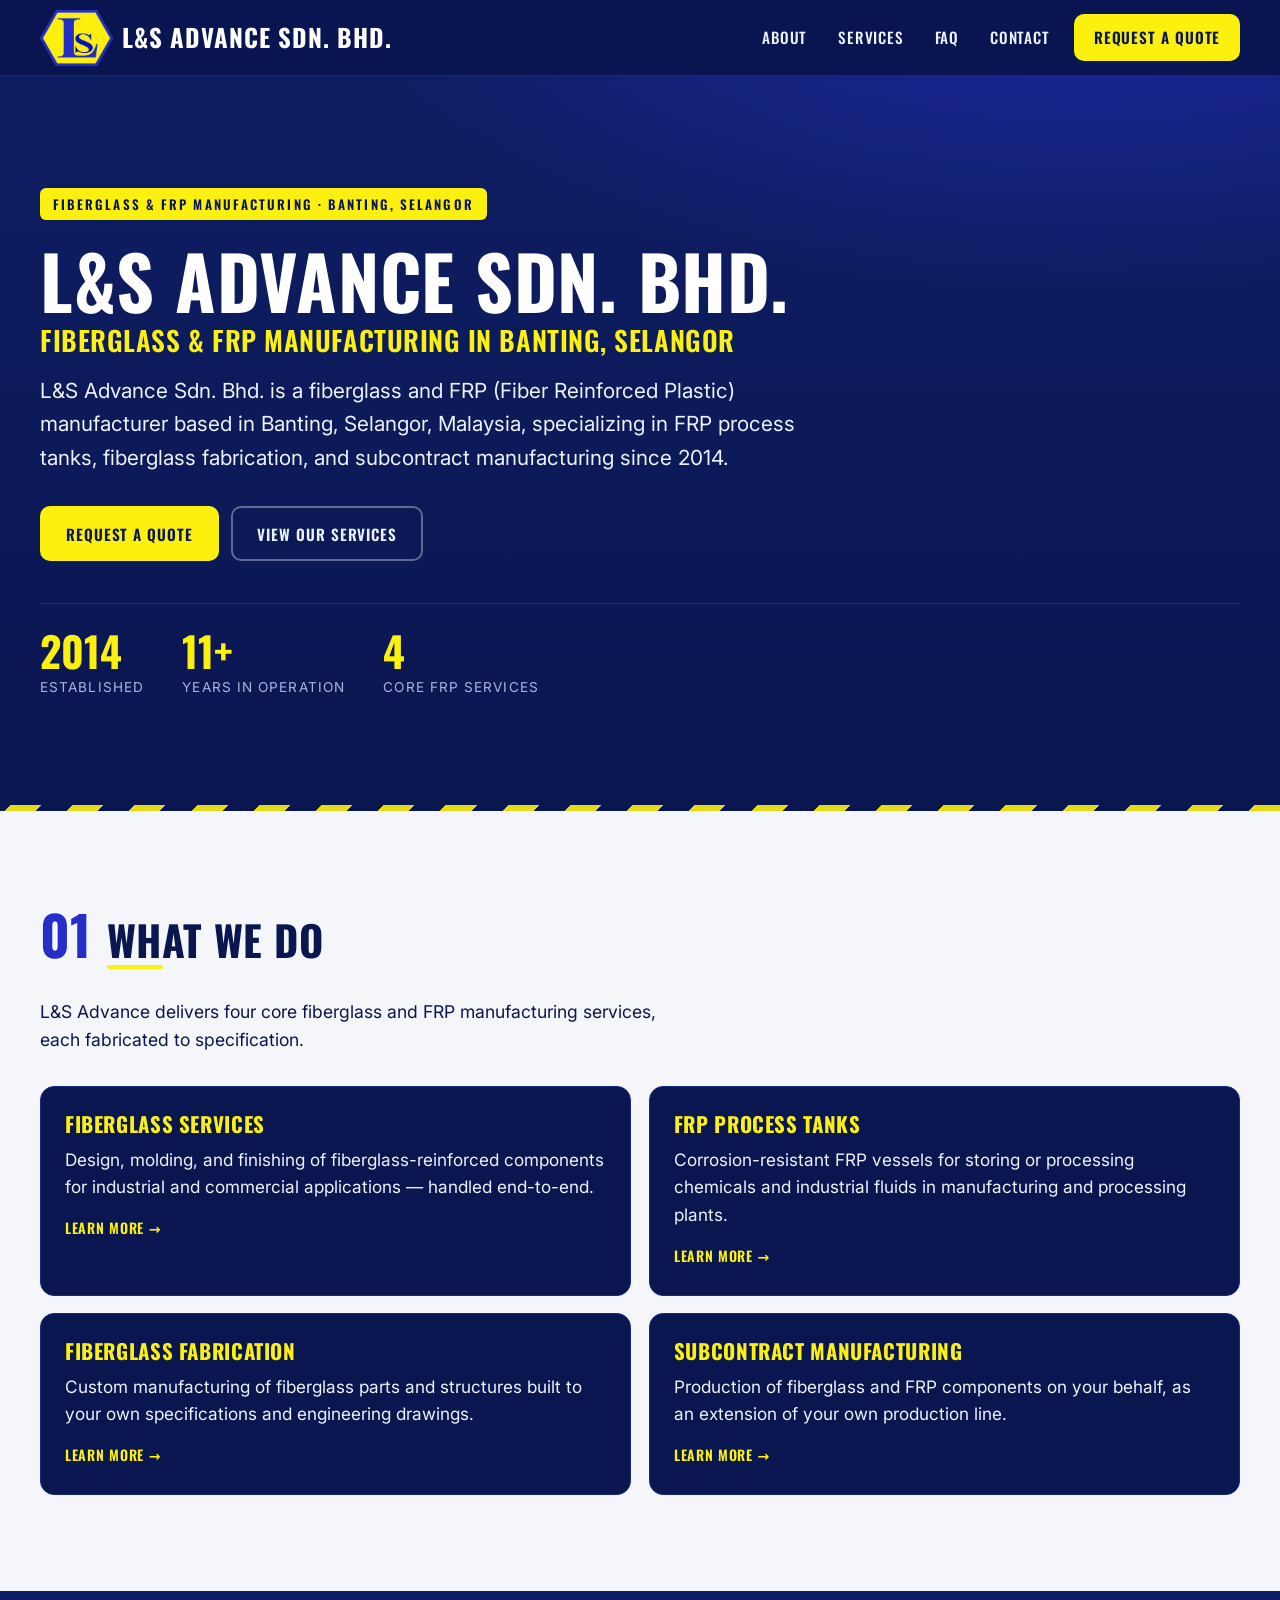
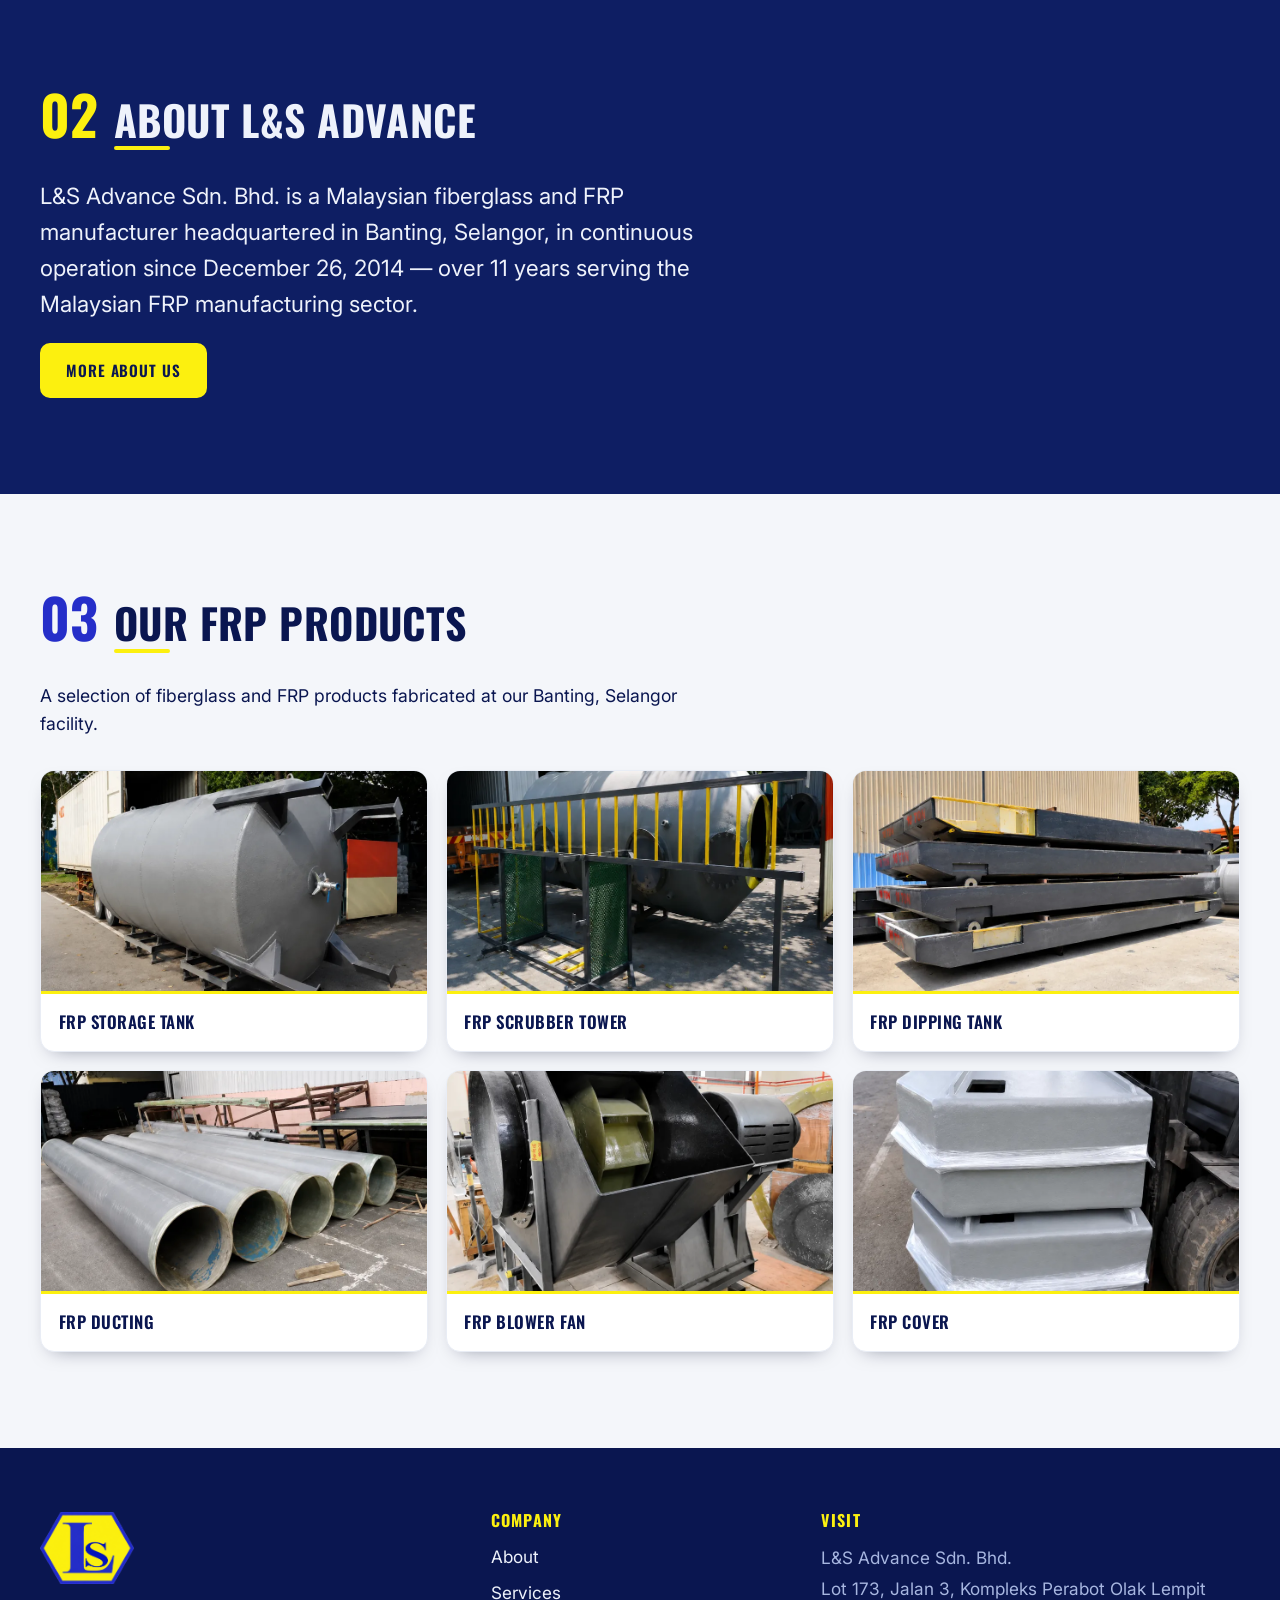
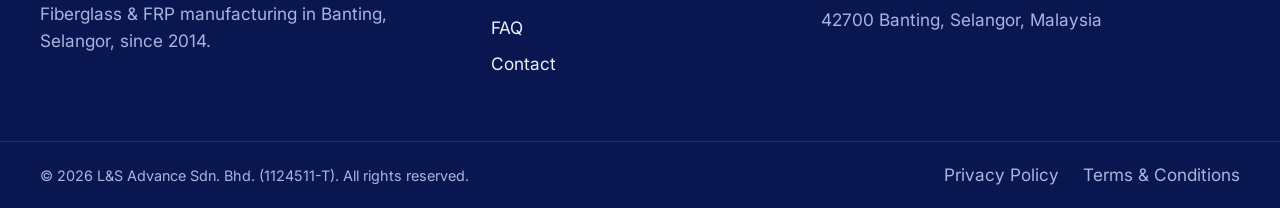
==== index.html @ dafac33b "Whole-section slide reveal, remove homepage CTA band, split contact layout - Revert per-card animati" ====
<!doctype html>
<html lang="en">
<head>
  <meta charset="utf-8">
  <meta name="viewport" content="width=device-width, initial-scale=1">

  <title>L&amp;S Advance Sdn. Bhd. — Fiberglass &amp; FRP Manufacturer in Banting, Selangor</title>
  <meta name="description" content="L&amp;S Advance Sdn. Bhd. is a fiberglass and FRP manufacturer in Banting, Selangor, Malaysia, specializing in FRP process tanks, fiberglass fabrication, and subcontract manufacturing since 2014.">
  <link rel="canonical" href="https://lsadvance.com.my/">
  <meta name="theme-color" content="#0a1650">
  <meta name="robots" content="index, follow">

  <!-- Open Graph / social -->
  <meta property="og:type" content="website">
  <meta property="og:site_name" content="L&amp;S Advance Sdn. Bhd.">
  <meta property="og:locale" content="en_MY">
  <meta property="og:title" content="L&amp;S Advance Sdn. Bhd. — Fiberglass &amp; FRP Manufacturer in Banting, Selangor">
  <meta property="og:description" content="Fiberglass and FRP manufacturer in Banting, Selangor, Malaysia — FRP process tanks, fiberglass fabrication, and subcontract manufacturing since 2014.">
  <meta property="og:url" content="https://lsadvance.com.my/">
  <meta property="og:image" content="https://lsadvance.com.my/Assets/LS-Logo-transparent.png">
  <meta name="twitter:card" content="summary">
  <meta name="twitter:title" content="L&amp;S Advance Sdn. Bhd. — Fiberglass &amp; FRP Manufacturer in Banting, Selangor">
  <meta name="twitter:description" content="Fiberglass and FRP manufacturer in Banting, Selangor, Malaysia — FRP process tanks, fiberglass fabrication, and subcontract manufacturing since 2014.">

  <!-- Favicon -->
  <link rel="icon" type="image/svg+xml" href="/Assets/favicon.svg">
  <link rel="icon" type="image/png" href="/Assets/LS-Logo-transparent.png">
  <link rel="apple-touch-icon" href="/Assets/LS-Logo-transparent.png">

  <!-- Fonts -->
  <link rel="preconnect" href="https://fonts.googleapis.com">
  <link rel="preconnect" href="https://fonts.gstatic.com" crossorigin>
  <link href="https://fonts.googleapis.com/css2?family=Inter:wght@400;500;600;700&family=Oswald:wght@400;500;600;700&display=swap" rel="stylesheet">

  <link rel="stylesheet" href="/Assets/css/styles.css">

  <!-- ===================== JSON-LD Structured Data ===================== -->
  <!-- Organization -->
  <script type="application/ld+json">
  {
    "@context": "https://schema.org",
    "@type": "Organization",
    "@id": "https://lsadvance.com.my/#organization",
    "name": "L&S Advance Sdn. Bhd.",
    "url": "https://lsadvance.com.my/",
    "logo": "https://lsadvance.com.my/Assets/LS-Logo-transparent.png",
    "foundingDate": "2014-12-26",
    "address": {
      "@type": "PostalAddress",
      "streetAddress": "Lot 173, Jalan 3, Kompleks Perabot Olak Lempit",
      "addressLocality": "Banting",
      "addressRegion": "Selangor",
      "postalCode": "42700",
      "addressCountry": "MY"
    }
  }
  </script>

  <!-- LocalBusiness (present sitewide for consistency) -->
  <script type="application/ld+json">
  {
    "@context": "https://schema.org",
    "@type": "LocalBusiness",
    "@id": "https://lsadvance.com.my/#business",
    "name": "L&S Advance Sdn. Bhd.",
    "url": "https://lsadvance.com.my/",
    "image": "https://lsadvance.com.my/Assets/LS-Logo-transparent.png",
    "description": "Fiberglass and FRP (Fiber Reinforced Plastic) manufacturer in Banting, Selangor, Malaysia, specializing in FRP process tanks, fiberglass fabrication, and subcontract manufacturing since 2014.",
    "foundingDate": "2014-12-26",
    "address": {
      "@type": "PostalAddress",
      "streetAddress": "Lot 173, Jalan 3, Kompleks Perabot Olak Lempit",
      "addressLocality": "Banting",
      "addressRegion": "Selangor",
      "postalCode": "42700",
      "addressCountry": "MY"
    },
    "areaServed": { "@type": "Country", "name": "Malaysia" }
  }
  </script>
  <!-- =================== End JSON-LD Structured Data =================== -->
</head>
<body>

  <!-- ============================ SPLASH ============================ -->
  <!-- First-visit intro only. Hidden by default (CSS display:none); the inline
       script below activates it once per browser session when motion is allowed.
       It sits on top of fully-present HTML and never gates content from crawlers. -->
  <div id="splash" class="splash" aria-hidden="true">
    <div class="splash-logo">
      <img class="splash-logo-base" src="/Assets/LS-Logo-transparent.png" alt="" aria-hidden="true">
      <img class="splash-logo-fill" src="/Assets/LS-Logo-transparent.png" alt="" aria-hidden="true">
    </div>
  </div>
  <script>
    (function () {
      var s = document.getElementById("splash");
      if (!s) { return; }
      var reduce = window.matchMedia && window.matchMedia("(prefers-reduced-motion: reduce)").matches;
      var seen;
      try { seen = sessionStorage.getItem("lsSplashSeen"); } catch (e) {}
      if (reduce || seen) { return; }            /* stay hidden -> instant content */
      try { sessionStorage.setItem("lsSplashSeen", "1"); } catch (e) {}
      s.classList.add("is-active");              /* added before hero paints (no flash) */
      var root = document.documentElement;
      root.style.overflow = "hidden";
      window.setTimeout(function () {
        s.classList.add("is-hiding");            /* ~300ms fade reveal */
        root.style.overflow = "";
        window.setTimeout(function () { s.classList.add("is-done"); }, 340);
      }, 900);                                   /* fill runs ~900ms first */
    })();
  </script>

  <a class="skip-link" href="#main">Skip to content</a>

  <header class="site-header" id="top">
    <nav class="nav" aria-label="Primary">
      <a class="brand" href="/" aria-current="page" aria-label="L&amp;S Advance Sdn. Bhd. home">
        <img src="/Assets/LS-Logo-transparent.png" width="837" height="643" alt="L&amp;S Advance Sdn. Bhd. logo" class="brand-logo">
        <span class="brand-name">L&amp;S Advance Sdn. Bhd.</span>
      </a>

      <button class="nav-toggle" id="navToggle" aria-expanded="false" aria-controls="navMenu" aria-label="Toggle navigation menu">
        <span class="nav-toggle-bar"></span>
        <span class="nav-toggle-bar"></span>
        <span class="nav-toggle-bar"></span>
      </button>

      <ul class="nav-menu" id="navMenu">
        <li><a href="/about/">About</a></li>
        <li><a href="/services/">Services</a></li>
        <li><a href="/faq/">FAQ</a></li>
        <li><a href="/contact/">Contact</a></li>
        <li><a class="btn btn-cta nav-cta" href="/contact/">Request a Quote</a></li>
      </ul>
    </nav>
  </header>

  <main id="main">

    <!-- ============================ HERO ============================ -->
    <section class="hero" aria-labelledby="hero-title">
      <div class="wrap hero-inner">
        <p class="hero-eyebrow">Fiberglass &amp; FRP Manufacturing · Banting, Selangor</p>
        <h1 id="hero-title" class="hero-title">L&amp;S Advance Sdn. Bhd.<span class="hero-title-sub">Fiberglass &amp; FRP Manufacturing in Banting, Selangor</span></h1>
        <p class="hero-lead">L&amp;S Advance Sdn. Bhd. is a fiberglass and FRP (Fiber Reinforced Plastic) manufacturer based in Banting, Selangor, Malaysia, specializing in FRP process tanks, fiberglass fabrication, and subcontract manufacturing since 2014.</p>
        <div class="hero-actions">
          <a class="btn btn-cta" href="/contact/">Request a Quote</a>
          <a class="btn btn-ghost" href="/services/">View Our Services</a>
        </div>
        <ul class="hero-stats" aria-label="Company highlights">
          <li><span class="stat-num">2014</span><span class="stat-label">Established</span></li>
          <li><span class="stat-num">11+</span><span class="stat-label">Years in operation</span></li>
          <li><span class="stat-num">4</span><span class="stat-label">Core FRP services</span></li>
        </ul>
      </div>
    </section>

    <!-- ========================= WHAT WE DO ========================= -->
    <section class="band band-light section" aria-labelledby="do-title">
      <div class="wrap reveal">
        <div class="section-head">
          <span class="section-num" aria-hidden="true">01</span>
          <h2 id="do-title">What We Do</h2>
        </div>
        <p class="section-intro">L&amp;S Advance delivers four core fiberglass and FRP manufacturing services, each fabricated to specification.</p>

        <div class="services-grid">
          <a class="service-card" href="/services/">
            <h3>Fiberglass Services</h3>
            <p>Design, molding, and finishing of fiberglass-reinforced components for industrial and commercial applications — handled end-to-end.</p>
            <span class="card-more">Learn more →</span>
          </a>
          <a class="service-card" href="/services/">
            <h3>FRP Process Tanks</h3>
            <p>Corrosion-resistant FRP vessels for storing or processing chemicals and industrial fluids in manufacturing and processing plants.</p>
            <span class="card-more">Learn more →</span>
          </a>
          <a class="service-card" href="/services/">
            <h3>Fiberglass Fabrication</h3>
            <p>Custom manufacturing of fiberglass parts and structures built to your own specifications and engineering drawings.</p>
            <span class="card-more">Learn more →</span>
          </a>
          <a class="service-card" href="/services/">
            <h3>Subcontract Manufacturing</h3>
            <p>Production of fiberglass and FRP components on your behalf, as an extension of your own production line.</p>
            <span class="card-more">Learn more →</span>
          </a>
        </div>
      </div>
    </section>

    <!-- ======================== ABOUT TEASER ======================= -->
    <section class="band band-dark section" aria-labelledby="about-teaser-title">
      <div class="wrap reveal">
        <div class="section-head">
          <span class="section-num" aria-hidden="true">02</span>
          <h2 id="about-teaser-title">About L&amp;S Advance</h2>
        </div>
        <div class="about-teaser">
          <p class="lead">L&amp;S Advance Sdn. Bhd. is a Malaysian fiberglass and FRP manufacturer headquartered in Banting, Selangor, in continuous operation since December 26, 2014 — over 11 years serving the Malaysian FRP manufacturing sector.</p>
          <a class="btn btn-cta" href="/about/">More About Us</a>
        </div>
      </div>
    </section>

    <!-- ========================= PRODUCTS ========================== -->
    <section class="band band-light section" id="products" aria-labelledby="products-title">
      <div class="wrap reveal">
        <div class="section-head">
          <span class="section-num" aria-hidden="true">03</span>
          <h2 id="products-title">Our FRP Products</h2>
        </div>
        <p class="section-intro">A selection of fiberglass and FRP products fabricated at our Banting, Selangor facility.</p>

        <div class="products-grid">
          <figure class="product-card">
            <picture>
              <source srcset="/Assets/products/frp-storage-tank.webp" type="image/webp">
              <img src="/Assets/products/frp-storage-tank.jpg" width="900" height="681" loading="lazy" alt="FRP storage tank fabricated by L&amp;S Advance">
            </picture>
            <figcaption>FRP Storage Tank</figcaption>
          </figure>

          <figure class="product-card">
            <picture>
              <source srcset="/Assets/products/frp-scrubber-tower.webp" type="image/webp">
              <img src="/Assets/products/frp-scrubber-tower.jpg" width="900" height="675" loading="lazy" alt="FRP scrubber tower fabricated by L&amp;S Advance">
            </picture>
            <figcaption>FRP Scrubber Tower</figcaption>
          </figure>

          <figure class="product-card">
            <picture>
              <source srcset="/Assets/products/frp-dipping-tank.webp" type="image/webp">
              <img src="/Assets/products/frp-dipping-tank.jpg" width="900" height="712" loading="lazy" alt="FRP dipping tank fabricated by L&amp;S Advance">
            </picture>
            <figcaption>FRP Dipping Tank</figcaption>
          </figure>

          <figure class="product-card">
            <picture>
              <source srcset="/Assets/products/frp-ducting.webp" type="image/webp">
              <img src="/Assets/products/frp-ducting.jpg" width="900" height="720" loading="lazy" alt="FRP ducting fabricated by L&amp;S Advance">
            </picture>
            <figcaption>FRP Ducting</figcaption>
          </figure>

          <figure class="product-card">
            <picture>
              <source srcset="/Assets/products/frp-blower-fan.webp" type="image/webp">
              <img src="/Assets/products/frp-blower-fan.jpg" width="900" height="698" loading="lazy" alt="FRP blower fan fabricated by L&amp;S Advance">
            </picture>
            <figcaption>FRP Blower Fan</figcaption>
          </figure>

          <figure class="product-card">
            <picture>
              <source srcset="/Assets/products/frp-cover.webp" type="image/webp">
              <img src="/Assets/products/frp-cover.jpg" width="900" height="717" loading="lazy" alt="FRP cover fabricated by L&amp;S Advance">
            </picture>
            <figcaption>FRP Cover</figcaption>
          </figure>
        </div>
      </div>
    </section>

  </main>

  <!-- ============================ FOOTER ============================ -->
  <footer class="site-footer">
    <div class="wrap footer-grid">
      <div class="footer-brand">
        <img src="/Assets/LS-Logo-transparent.png" width="837" height="643" alt="L&amp;S Advance Sdn. Bhd. logo" class="brand-logo" loading="lazy">
        <p class="footer-tagline">Fiberglass &amp; FRP manufacturing in Banting, Selangor, since 2014.</p>
      </div>

      <div class="footer-col">
        <h4>Company</h4>
        <ul>
          <li><a href="/about/">About</a></li>
          <li><a href="/services/">Services</a></li>
          <li><a href="/faq/">FAQ</a></li>
          <li><a href="/contact/">Contact</a></li>
        </ul>
      </div>

      <div class="footer-col">
        <h4>Visit</h4>
        <address>
          L&amp;S Advance Sdn. Bhd.<br>
          Lot 173, Jalan 3, Kompleks Perabot Olak Lempit<br>
          42700 Banting, Selangor, Malaysia
        </address>
      </div>
    </div>
    <div class="footer-bottom">
      <div class="wrap footer-bottom-inner">
        <p class="footer-copy">&copy; <span id="year">2026</span> L&amp;S Advance Sdn. Bhd. (1124511-T). All rights reserved.</p>
        <nav class="footer-legal" aria-label="Legal">
          <a href="/privacy-policy/">Privacy Policy</a>
          <a href="/terms-conditions/">Terms &amp; Conditions</a>
        </nav>
      </div>
    </div>
  </footer>

  <script src="/Assets/js/main.js" defer></script>
</body>
</html>
---- Assets/css/styles.css ----
/* ============================================================
   L&S Advance Sdn. Bhd. — styles.css
   Industrial blue + yellow theme (matched to the brand logo)
   Mobile-first, no framework.
   ============================================================ */

:root {
  /* Brand palette (blue + yellow, sampled from LS Logo.png) */
  --navy-900: #0a1650;   /* deepest bg: hero, footer */
  --navy-800: #0e1e63;   /* dark bands */
  --navy-700: #16297f;   /* cards on dark, borders */
  --blue:      #252ec9;  /* brand royal blue: contact band, links */
  --blue-600:  #1e26ad;  /* blue hover */
  --yellow:    #fcf00f;  /* accent: CTAs, section numbers, rules */
  --yellow-deep:#f2d900; /* yellow hover/pressed */

  --light:     #f4f6fa;  /* light bands */
  --light-alt: #e9edf5;  /* alt light surface */
  --white:     #ffffff;

  --ink:    #0a1650;     /* text on light */
  --ink-soft:#39456e;    /* secondary text on light */
  --paper:  #eef2fb;     /* text on dark */
  --muted:  #a7b6e0;     /* secondary text on dark */

  --ring: rgba(37,46,201,.35);

  --maxw: 1340px;
  --pad: clamp(1.1rem, 4vw, 2.5rem);
  --radius: 14px;
  --radius-sm: 10px;

  --ff-display: "Oswald", "Arial Narrow", system-ui, sans-serif;
  --ff-body: "Inter", system-ui, -apple-system, "Segoe UI", Roboto, Arial, sans-serif;

  --shadow: 0 18px 40px -18px rgba(5, 12, 45, .45);
  --shadow-sm: 0 8px 20px -12px rgba(5, 12, 45, .5);
}

/* ---------------------------- Reset-ish ---------------------------- */
*, *::before, *::after { box-sizing: border-box; }
html { scroll-behavior: smooth; -webkit-text-size-adjust: 100%; }
@media (prefers-reduced-motion: reduce) { html { scroll-behavior: auto; } }

body {
  margin: 0;
  font-family: var(--ff-body);
  color: var(--ink);
  background: var(--navy-900);
  line-height: 1.6;
  font-size: clamp(1rem, .96rem + .2vw, 1.075rem);
  -webkit-font-smoothing: antialiased;
}

img { max-width: 100%; height: auto; display: block; }
a { color: inherit; }

h1, h2, h3, h4 {
  font-family: var(--ff-display);
  font-weight: 700;
  line-height: 1.05;
  letter-spacing: .01em;
  margin: 0;
}

/* offset anchor targets for the sticky header */
:target { scroll-margin-top: 84px; }

/* --------------------------- Utilities --------------------------- */
.wrap { width: 100%; max-width: var(--maxw); margin-inline: auto; padding-inline: var(--pad); }

.skip-link {
  position: absolute; left: -999px; top: 0; z-index: 200;
  background: var(--yellow); color: var(--navy-900);
  padding: .7rem 1.1rem; font-weight: 700; border-radius: 0 0 var(--radius-sm) 0;
}
.skip-link:focus { left: 0; }

:where(a, button, input, textarea, select, summary):focus-visible {
  outline: 3px solid var(--yellow);
  outline-offset: 2px;
  border-radius: 4px;
}

/* ----------------------------- Buttons ---------------------------- */
.btn {
  display: inline-flex; align-items: center; justify-content: center;
  gap: .5rem;
  font-family: var(--ff-display);
  font-weight: 600;
  text-transform: uppercase;
  letter-spacing: .06em;
  font-size: .95rem;
  padding: .85rem 1.5rem;
  border-radius: var(--radius-sm);
  border: 2px solid transparent;
  text-decoration: none;
  cursor: pointer;
  transition: transform .12s ease, background-color .15s ease, color .15s ease, border-color .15s ease;
}
.btn:hover { transform: translateY(-2px); }
.btn:active { transform: translateY(0); }

.btn-cta {
  background: var(--yellow);
  color: var(--navy-900);
  border-color: var(--yellow);
}
.btn-cta:hover { background: var(--yellow-deep); border-color: var(--yellow-deep); }

.btn-ghost {
  background: transparent;
  color: var(--paper);
  border-color: rgba(255,255,255,.35);
}
.btn-ghost:hover { border-color: var(--yellow); color: var(--yellow); }

.btn-block { width: 100%; }

/* ----------------------------- Header ----------------------------- */
.site-header {
  position: sticky; top: 0; z-index: 100;
  background: rgba(10, 22, 80, .92);
  backdrop-filter: saturate(140%) blur(8px);
  border-bottom: 1px solid rgba(255,255,255,.08);
  transition: transform .35s cubic-bezier(.4, 0, .2, 1);
  will-change: transform;
}
/* Auto-hide header: slides out of view; revealed on hover near the top edge
   (pointer devices) or on scroll-up (touch). Toggled by main.js. */
.site-header.nav-hidden { transform: translateY(-100%); }
@media (prefers-reduced-motion: reduce) {
  .site-header { transition: none; }
}
.nav {
  display: flex; align-items: center; justify-content: space-between;
  gap: 1rem;
  max-width: var(--maxw); margin-inline: auto;
  padding: .6rem var(--pad);
}

.brand { display: inline-flex; align-items: center; gap: .6rem; text-decoration: none; }
/* Transparent logo sits directly on the dark bar — no white chip/box. */
.brand-logo { width: auto; height: 56px; display: block; }
.brand-name {
  font-family: var(--ff-display);
  font-weight: 700;
  text-transform: uppercase;
  letter-spacing: .04em;
  color: var(--white);
  font-size: clamp(1.05rem, .8rem + 1.1vw, 1.55rem);
  white-space: nowrap;
  line-height: 1;
}

.nav-menu {
  display: flex; align-items: center; gap: .35rem;
  list-style: none; margin: 0; padding: 0;
}
/* Plain text links only — excluded from .btn so the CTA button treatment
   (higher-specificity element+class rule was overriding .btn-cta and killing
   its dark text on the yellow fill, rendering the CTA invisible). */
.nav-menu a:not(.btn) {
  position: relative;
  display: inline-block;
  text-decoration: none;
  color: var(--paper);
  font-family: var(--ff-display);
  text-transform: uppercase;
  letter-spacing: .05em;
  font-weight: 500;
  font-size: .95rem;
  padding: .55rem .8rem;
  border-radius: 8px;
}
.nav-menu a:not(.btn):hover { color: var(--yellow); background: rgba(255,255,255,.06); }

/* Active page indicator (multi-page nav) */
.nav-menu a[aria-current="page"]:not(.btn) { color: var(--yellow); }
.nav-menu a[aria-current="page"]:not(.btn)::after {
  content: ""; position: absolute; left: .8rem; right: .8rem; bottom: .3rem;
  height: 2px; background: var(--yellow); border-radius: 2px;
}

.nav-cta { margin-left: .4rem; padding: .6rem 1.1rem; }

.nav-toggle {
  display: none;
  flex-direction: column; gap: 5px;
  background: transparent; border: 0; cursor: pointer;
  padding: .5rem;
}
.nav-toggle-bar { width: 26px; height: 3px; background: var(--white); border-radius: 3px; transition: .2s; }
.nav-toggle[aria-expanded="true"] .nav-toggle-bar:nth-child(1) { transform: translateY(8px) rotate(45deg); }
.nav-toggle[aria-expanded="true"] .nav-toggle-bar:nth-child(2) { opacity: 0; }
.nav-toggle[aria-expanded="true"] .nav-toggle-bar:nth-child(3) { transform: translateY(-8px) rotate(-45deg); }

/* ------------------------------ Hero ------------------------------ */
.hero {
  position: relative;
  color: var(--paper);
  background:
    radial-gradient(1200px 500px at 85% -10%, rgba(37,46,201,.55), transparent 60%),
    linear-gradient(180deg, var(--navy-800), var(--navy-900));
  overflow: hidden;
}
/* subtle hazard-stripe accent at the base */
.hero::after {
  content: "";
  position: absolute; left: 0; right: 0; bottom: 0; height: 6px;
  background: repeating-linear-gradient(-45deg, var(--yellow) 0 22px, var(--navy-900) 22px 44px);
  opacity: .9;
}
.hero-inner { padding-block: clamp(3.5rem, 9vw, 7rem); position: relative; z-index: 1; }

.hero-eyebrow {
  display: inline-block;
  font-family: var(--ff-display);
  text-transform: uppercase;
  letter-spacing: .16em;
  font-size: .82rem;
  color: var(--navy-900);
  background: var(--yellow);
  padding: .35rem .8rem;
  border-radius: 6px;
  margin: 0 0 1.3rem;
  font-weight: 600;
}
.hero-title {
  text-transform: uppercase;
  font-size: clamp(2.4rem, 6.5vw, 4.6rem);
  color: var(--white);
  margin-bottom: 1.2rem;
}
.hero-title-sub {
  display: block;
  font-size: clamp(1rem, 2.4vw, 1.7rem);
  color: var(--yellow);
  font-weight: 600;
  letter-spacing: .02em;
  margin-top: .5rem;
}
.hero-lead {
  max-width: 62ch;
  font-size: clamp(1.05rem, 1rem + .5vw, 1.3rem);
  color: var(--paper);
  margin: 0 0 2rem;
}
.hero-actions { display: flex; flex-wrap: wrap; gap: .8rem; margin-bottom: 2.6rem; }

.hero-stats {
  display: flex; flex-wrap: wrap; gap: 2.4rem;
  list-style: none; margin: 0; padding: 1.6rem 0 0;
  border-top: 1px solid rgba(255,255,255,.12);
}
.hero-stats li { display: flex; flex-direction: column; }
.stat-num {
  font-family: var(--ff-display); font-weight: 700;
  font-size: clamp(1.8rem, 4vw, 2.6rem);
  color: var(--yellow); line-height: 1;
}
.stat-label { font-size: .85rem; color: var(--muted); text-transform: uppercase; letter-spacing: .08em; margin-top: .35rem; }

/* ------------------------------ Bands ----------------------------- */
.section { padding-block: clamp(3rem, 8vw, 6rem); }
.band-light { background: var(--light); color: var(--ink); }
.band-dark  { background: var(--navy-800); color: var(--paper); }
.band-accent{ background: var(--blue); color: var(--white); }

.section-head {
  display: flex; align-items: baseline; gap: 1rem;
  margin-bottom: 1.8rem;
}
.section-num {
  font-family: var(--ff-display);
  font-weight: 700;
  font-size: clamp(2.2rem, 6vw, 3.4rem);
  line-height: 1;
  color: var(--blue);
  -webkit-text-stroke: 0;
}
.band-dark .section-num, .band-accent .section-num { color: var(--yellow); }
.section-head h2 {
  text-transform: uppercase;
  font-size: clamp(1.7rem, 4vw, 2.6rem);
  position: relative;
  padding-bottom: .5rem;
}
.section-head h2::after {
  content: ""; position: absolute; left: 0; bottom: 0;
  width: 56px; height: 4px; background: var(--yellow); border-radius: 3px;
}

.section-intro {
  max-width: 60ch;
  font-size: 1.1rem;
  margin: 0 0 2rem;
}
.band-dark .section-intro { color: var(--muted); }

/* Prose */
.prose { max-width: 68ch; }
.prose .lead { font-size: clamp(1.15rem, 1rem + .6vw, 1.45rem); font-weight: 500; color: var(--ink); margin: 0 0 1.1rem; }
.prose p { margin: 0 0 1.1rem; color: var(--ink-soft); }

/* ---------------------------- Services ---------------------------- */
.services-grid {
  display: grid; gap: 1.1rem;
  grid-template-columns: 1fr;
}
.service-card {
  background: var(--navy-900);
  border: 1px solid var(--navy-700);
  border-radius: var(--radius);
  padding: 1.6rem 1.5rem;
  position: relative;
  overflow: hidden;
  transition: transform .15s ease, border-color .15s ease;
}
.service-card::before {
  content: ""; position: absolute; left: 0; top: 0; bottom: 0; width: 4px;
  background: var(--yellow);
  transform: scaleY(0); transform-origin: top; transition: transform .2s ease;
}
.service-card:hover { transform: translateY(-4px); border-color: var(--blue); }
.service-card:hover::before { transform: scaleY(1); }
.service-card h3 {
  text-transform: uppercase;
  font-size: 1.3rem;
  color: var(--yellow);
  margin-bottom: .7rem;
  letter-spacing: .03em;
}
.service-card p { margin: 0; color: var(--paper); }

/* ------------------------------- FAQ ------------------------------ */
.faq-list { display: grid; gap: .8rem; max-width: 860px; }
.faq-item {
  background: var(--white);
  border: 1px solid var(--light-alt);
  border-radius: var(--radius-sm);
  box-shadow: var(--shadow-sm);
  overflow: hidden;
}
.faq-item summary {
  list-style: none;
  cursor: pointer;
  padding: 1.05rem 1.3rem;
  font-family: var(--ff-display);
  font-weight: 600;
  font-size: 1.12rem;
  color: var(--ink);
  display: flex; align-items: center; justify-content: space-between; gap: 1rem;
}
.faq-item summary::-webkit-details-marker { display: none; }
.faq-item summary::after {
  content: "+";
  font-family: var(--ff-display);
  font-size: 1.6rem;
  line-height: 1;
  color: var(--blue);
  transition: transform .2s ease;
}
.faq-item[open] summary::after { content: "\2013"; }
.faq-answer { padding: 0 1.3rem 1.15rem; }
.faq-answer p { margin: 0; color: var(--ink-soft); }

/* ----------------------------- Contact ---------------------------- */
.section-head-accent h2::after { background: var(--yellow); }
.band-accent .section-intro { color: rgba(255,255,255,.9); }

.contact-grid {
  display: grid; gap: 2rem;
  grid-template-columns: 1fr;
}
.contact-info h3 {
  text-transform: uppercase; font-size: 1.3rem; color: var(--yellow);
  margin-bottom: .6rem;
}
.contact-info address {
  font-style: normal; color: var(--white); font-size: 1.1rem; line-height: 1.8;
}

.enquiry-form {
  background: var(--white);
  border-radius: var(--radius);
  padding: clamp(1.3rem, 3vw, 2rem);
  box-shadow: var(--shadow);
  color: var(--ink);
}
.field { margin-bottom: 1rem; }
.field-row { display: grid; grid-template-columns: 1fr; gap: 0 1rem; }
.field label {
  display: block; font-weight: 600; font-size: .92rem;
  margin-bottom: .35rem; color: var(--ink);
}
.req { color: var(--blue); }
.field input, .field select, .field textarea {
  width: 100%;
  font: inherit;
  color: var(--ink);
  background: var(--light);
  border: 1.5px solid var(--light-alt);
  border-radius: var(--radius-sm);
  padding: .7rem .85rem;
  transition: border-color .15s ease, box-shadow .15s ease;
}
.field input:focus, .field select:focus, .field textarea:focus {
  outline: none;
  border-color: var(--blue);
  box-shadow: 0 0 0 4px var(--ring);
}
.field textarea { resize: vertical; min-height: 120px; }
.enquiry-form .btn-block { margin-top: .4rem; }
.form-note { margin: .9rem 0 0; font-size: .95rem; font-weight: 600; min-height: 1.2em; }
.form-note.ok { color: #0a7d3c; }
.form-note.err { color: #c0341d; }

/* ------------------------------ Footer ---------------------------- */
.site-footer { background: var(--navy-900); color: var(--paper); }
.footer-grid {
  display: grid; grid-template-columns: 1fr; gap: 2rem;
  padding-block: clamp(2.5rem, 6vw, 4rem);
}
.footer-brand .brand-logo { height: 72px; margin-bottom: 1rem; }
.footer-tagline { color: var(--muted); max-width: 34ch; margin: 0; }
.footer-col h4 {
  font-family: var(--ff-display); text-transform: uppercase; letter-spacing: .08em;
  color: var(--yellow); font-size: 1rem; margin-bottom: .9rem;
}
.footer-col ul { list-style: none; margin: 0; padding: 0; display: grid; gap: .5rem; }
.footer-col a { text-decoration: none; color: var(--paper); }
.footer-col a:hover { color: var(--yellow); }
.footer-col address { font-style: normal; color: var(--muted); line-height: 1.8; }
.footer-bottom { border-top: 1px solid rgba(255,255,255,.1); }
.footer-bottom .wrap { padding-block: 1.2rem; }
.footer-bottom p { margin: 0; color: var(--muted); font-size: .9rem; }

/* =========================== Responsive =========================== */
@media (min-width: 620px) {
  .field-row { grid-template-columns: 1fr 1fr; }
}
@media (min-width: 760px) {
  .services-grid { grid-template-columns: 1fr 1fr; }
  .contact-grid { grid-template-columns: .85fr 1.15fr; align-items: start; }
  .footer-grid { grid-template-columns: 1.4fr 1fr 1.4fr; }
}

/* Mobile nav */
@media (max-width: 860px) {
  .nav-toggle { display: flex; }
  .nav-menu {
    position: absolute; left: 0; right: 0; top: 100%;
    flex-direction: column; align-items: stretch; gap: 0;
    background: var(--navy-800);
    border-bottom: 1px solid rgba(255,255,255,.1);
    padding: .6rem var(--pad) 1.2rem;
    box-shadow: var(--shadow);
    display: none;
  }
  .nav-menu.open { display: flex; }
  .nav-menu a:not(.btn) { padding: .85rem .4rem; border-radius: 8px; }
  .nav-menu a[aria-current="page"]:not(.btn)::after { left: .4rem; right: auto; width: 26px; }
  /* CTA stays a full-width filled button in the mobile dropdown */
  .nav-cta { margin: .8rem 0 .2rem; width: 100%; }
}

/* ====================== Inner page headers ======================= */
.page-hero {
  position: relative;
  background:
    radial-gradient(1100px 460px at 88% -20%, rgba(37,46,201,.5), transparent 60%),
    linear-gradient(180deg, var(--navy-800), var(--navy-900));
  color: var(--paper);
  padding-block: clamp(2.6rem, 7vw, 4.6rem);
  overflow: hidden;
}
.page-hero::after {
  content: ""; position: absolute; left: 0; right: 0; bottom: 0; height: 5px;
  background: repeating-linear-gradient(-45deg, var(--yellow) 0 20px, var(--navy-900) 20px 40px);
  opacity: .85;
}
.page-hero .section-head { margin-bottom: .4rem; align-items: baseline; }
.page-hero .section-num { color: var(--yellow); }
.page-hero h1 {
  text-transform: uppercase;
  font-size: clamp(2rem, 5vw, 3.2rem);
  color: var(--white);
  position: relative;
  padding-bottom: .5rem;
}
.page-hero h1::after {
  content: ""; position: absolute; left: 0; bottom: 0;
  width: 56px; height: 4px; background: var(--yellow); border-radius: 3px;
}
.page-intro { max-width: 62ch; color: var(--muted); font-size: 1.12rem; margin: 1rem 0 0; }

/* ====================== Homepage teasers ========================= */
a.service-card { text-decoration: none; color: inherit; display: block; }
.card-more {
  display: inline-flex; align-items: center; gap: .35rem;
  margin-top: 1rem;
  color: var(--yellow);
  font-family: var(--ff-display); text-transform: uppercase;
  letter-spacing: .05em; font-size: .88rem; font-weight: 600;
}
a.service-card:hover .card-more { text-decoration: underline; }

.about-teaser { max-width: 66ch; }
.about-teaser .lead { font-size: clamp(1.15rem, 1rem + .6vw, 1.4rem); color: var(--paper); margin: 0 0 1.3rem; }

/* ====================== Products gallery ======================== */
.products-grid { display: grid; gap: 1.1rem; grid-template-columns: 1fr; }
.product-card {
  margin: 0;
  background: var(--white);
  border: 1px solid var(--light-alt);
  border-radius: var(--radius);
  overflow: hidden;
  box-shadow: var(--shadow-sm);
  transition: transform .15s ease, box-shadow .15s ease;
}
.product-card:hover { transform: translateY(-4px); box-shadow: var(--shadow); }
.product-card img {
  width: 100%; height: 220px; object-fit: cover; display: block;
  background: var(--light-alt);
}
.product-card figcaption {
  padding: .95rem 1.1rem;
  font-family: var(--ff-display); text-transform: uppercase;
  letter-spacing: .03em; font-weight: 600; color: var(--ink); font-size: 1.05rem;
  border-top: 3px solid var(--yellow);
}
@media (min-width: 620px) { .products-grid { grid-template-columns: 1fr 1fr; } }
@media (min-width: 920px) { .products-grid { grid-template-columns: repeat(3, 1fr); } }

/* ====================== Splash / intro screen ==================== */
/* Markup + activation script live in index.html ONLY. Hidden by default so
   inner pages, no-JS loads, and crawlers never see it; index's inline script
   adds .is-active on a first visit per session when motion is allowed. */
.splash {
  position: fixed; inset: 0; z-index: 9999;
  background: var(--navy-900);
  display: none; place-items: center;
}
.splash.is-active { display: grid; }
.splash.is-hiding { opacity: 0; transition: opacity .3s ease; }
.splash.is-done { display: none !important; }
/* Full logo (hexagon shape + "Ls") revealing/filling bottom-to-top. Two stacked
   copies of the transparent logo: a faint base + the full-colour copy clipped
   from the bottom edge upward. */
.splash-logo { position: relative; width: min(46vw, 220px); line-height: 0; }
.splash-logo img { width: 100%; height: auto; display: block; }
.splash-logo-base { opacity: .16; }
.splash-logo-fill { position: absolute; inset: 0; clip-path: inset(100% 0 0 0); }
.splash.is-active .splash-logo-fill { animation: lsFill .9s cubic-bezier(.4,0,.2,1) forwards; }
@keyframes lsFill { to { clip-path: inset(0 0 0 0); } }
@media (prefers-reduced-motion: reduce) {
  .splash { display: none !important; }
}

/* ================= Contact — split (form + details) ============= */
.contact-split {
  padding-block: clamp(3rem, 8vw, 6rem);
  background:
    radial-gradient(1000px 500px at 85% -10%, rgba(37,46,201,.4), transparent 60%),
    linear-gradient(180deg, var(--navy-800), var(--navy-900));
  color: var(--paper);
}
.split-title {
  text-transform: uppercase; color: var(--white);
  font-size: clamp(1.9rem, 5vw, 2.8rem);
  position: relative; padding-bottom: .5rem;
}
.split-title::after {
  content: ""; position: absolute; left: 0; bottom: 0;
  width: 56px; height: 4px; background: var(--yellow); border-radius: 3px;
}
.contact-sub { color: var(--muted); margin: 1rem 0 2.4rem; max-width: 62ch; }
.contact-split-grid { display: grid; gap: 2.4rem; grid-template-columns: 1fr; }
@media (min-width: 880px) {
  .contact-split-grid { grid-template-columns: 1.05fr .95fr; align-items: start; }
}
.contact-details h2 {
  text-transform: uppercase; color: var(--yellow);
  font-size: 1.4rem; margin-bottom: 1.5rem;
}
.contact-detail { display: flex; gap: .9rem; margin-bottom: 1.4rem; }
.contact-detail .ic { color: var(--yellow); flex: 0 0 auto; margin-top: .15rem; }
.contact-detail-label {
  display: block; font-family: var(--ff-display);
  text-transform: uppercase; letter-spacing: .08em; font-size: .78rem;
  color: var(--muted); margin-bottom: .15rem;
}
.contact-detail-value { display: block; color: var(--paper); font-size: 1.05rem; line-height: 1.6; }
.contact-detail-value a { color: var(--paper); text-decoration: none; }
.contact-detail-value a:hover { color: var(--yellow); }

/* ===================== 404 — page not found ===================== */
.notfound {
  min-height: 100vh;
  display: grid; place-items: center; text-align: center;
  padding: 6.5rem var(--pad) 3.5rem;
  background:
    radial-gradient(1000px 500px at 80% -10%, rgba(37,46,201,.4), transparent 60%),
    linear-gradient(180deg, var(--navy-800), var(--navy-900));
}
.notfound-inner { max-width: 560px; }
.notfound .code {
  font-family: var(--ff-display); font-weight: 700; line-height: .9;
  font-size: clamp(5rem, 22vw, 11rem); color: var(--yellow);
}
.notfound h1 {
  text-transform: uppercase; color: var(--white);
  font-size: clamp(1.6rem, 5vw, 2.4rem); margin: .3rem 0 .9rem;
}
.notfound p { color: var(--muted); max-width: 46ch; margin: 0 auto 2rem; font-size: 1.08rem; }
.notfound .actions { display: flex; gap: .8rem; justify-content: center; flex-wrap: wrap; }

/* ==================== Footer legal / copyright row ============== */
.footer-bottom-inner {
  display: flex; flex-wrap: wrap; align-items: center;
  justify-content: space-between; gap: .5rem 1.6rem;
}
.footer-copy { margin: 0; }
.footer-legal { display: flex; gap: 1.5rem; }
.footer-legal a { color: var(--muted); text-decoration: none; }
.footer-legal a:hover { color: var(--yellow); }

/* =============== Scroll reveal (whole-section slide) =========== */
/* Each numbered homepage section slides up as a single unit when it scrolls
   into view. Applied to the section's inner .wrap in index.html. Isolated so
   it is easy to revert: remove the .reveal classes + this block + the JS
   observer. */
.reveal {
  opacity: 0;
  transform: translateY(60px);
  transition: opacity .6s ease, transform .7s cubic-bezier(.2, .7, .2, 1);
}
.reveal.is-visible { opacity: 1; transform: none; }

@media (prefers-reduced-motion: reduce) {
  .reveal { opacity: 1; transform: none; transition: none; }
}
/* Safety: if JavaScript is disabled, never leave revealed content hidden. */
@media (scripting: none) {
  .reveal { opacity: 1; transform: none; transition: none; }
}

/* ======================= About two-column ===================== */
.about-layout { display: grid; gap: 2rem; grid-template-columns: 1fr; align-items: start; }
.about-figure { margin: 0; }
.about-figure img {
  width: 100%; height: auto; display: block;
  border-radius: var(--radius); box-shadow: var(--shadow);
}
.about-figure figcaption {
  margin-top: .7rem; font-size: .9rem; color: var(--ink-soft); text-align: center;
}
@media (min-width: 820px) {
  .about-layout { grid-template-columns: 1.05fr .95fr; gap: 2.6rem; }
  .about-figure { position: sticky; top: 96px; }
}

/* =========================== Legal pages ====================== */
.legal { max-width: 80ch; }
.legal .updated { color: var(--ink-soft); font-style: italic; margin: 0 0 1.6rem; }
.legal h2 {
  font-family: var(--ff-display); text-transform: uppercase;
  font-size: clamp(1.3rem, 3vw, 1.7rem); color: var(--ink);
  margin: 2.2rem 0 .8rem; padding-bottom: .4rem;
  border-bottom: 2px solid var(--yellow); display: inline-block;
}
.legal h3 { font-size: 1.15rem; color: var(--ink); margin: 1.5rem 0 .5rem; }
.legal p { margin: 0 0 1rem; color: var(--ink-soft); }
.legal ul, .legal ol { margin: 0 0 1.1rem; padding-left: 1.4rem; color: var(--ink-soft); }
.legal li { margin: .4rem 0; }
.legal a { color: var(--blue); }
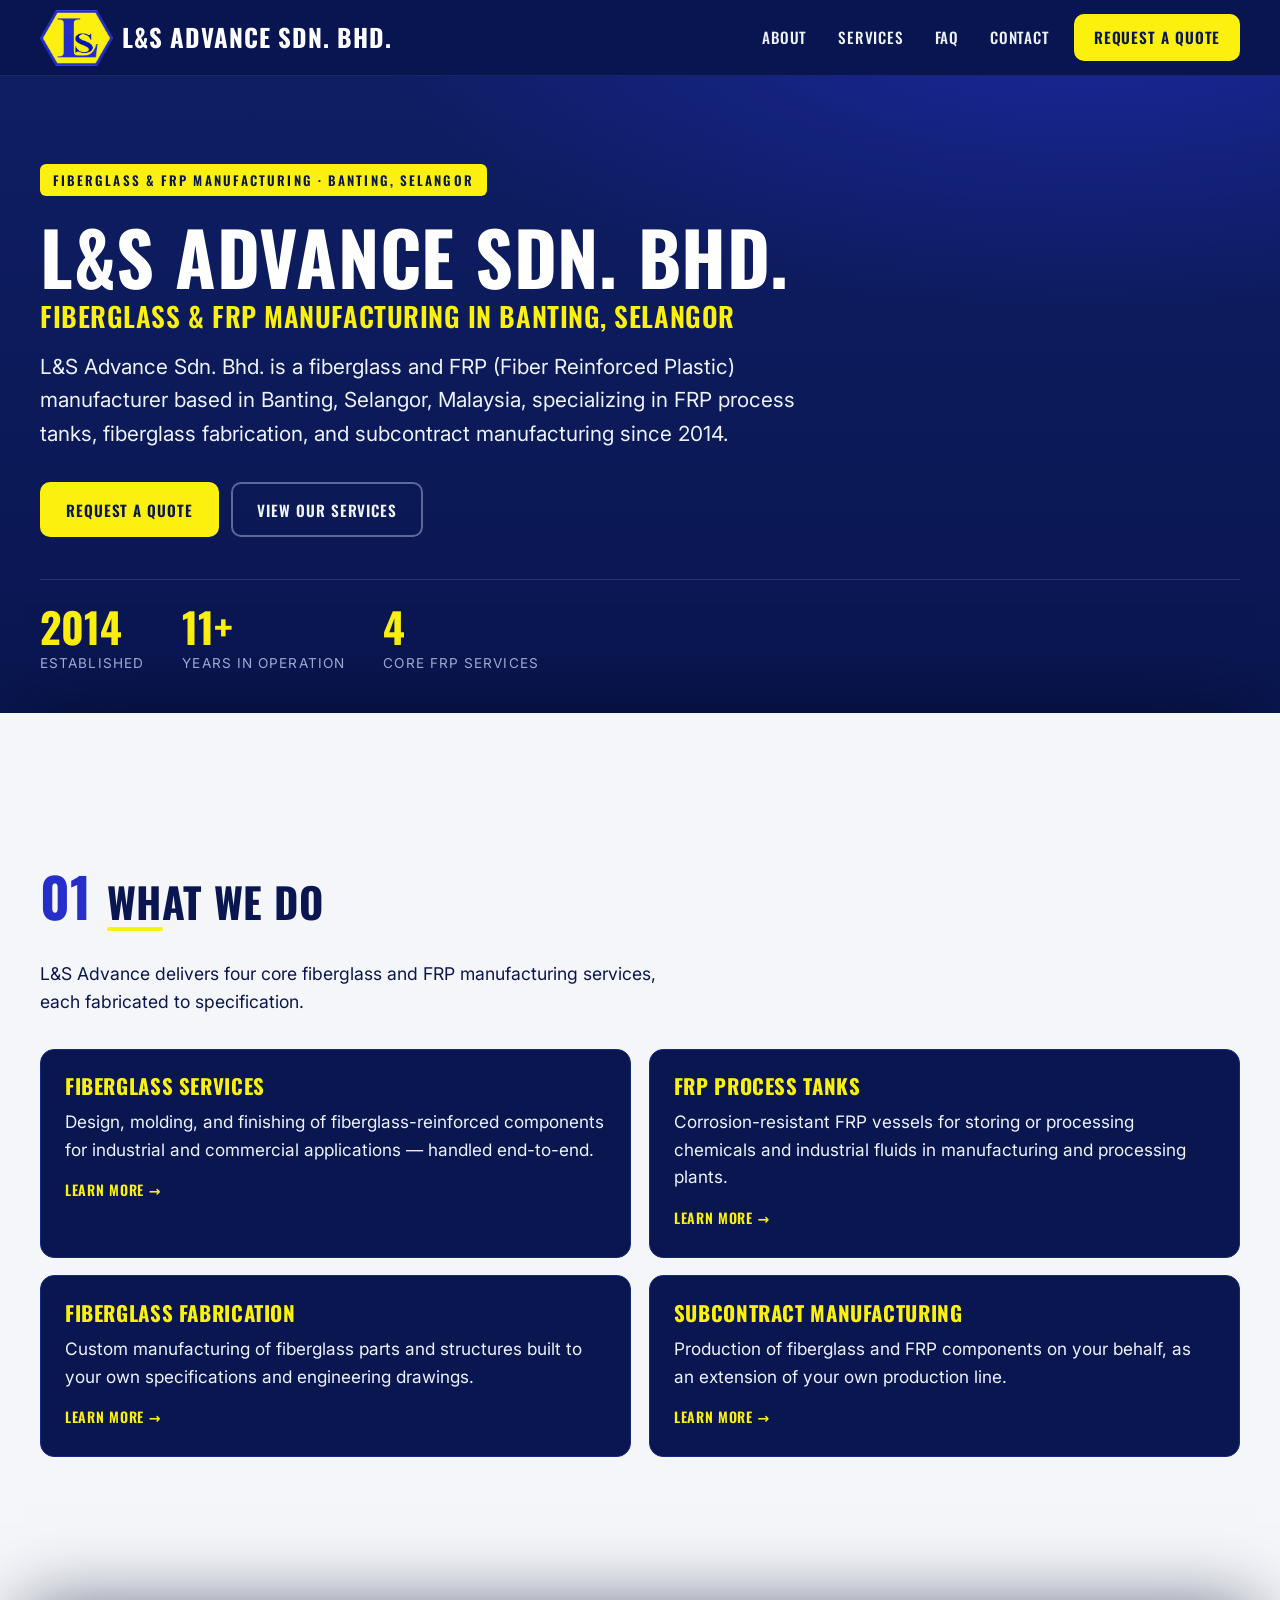
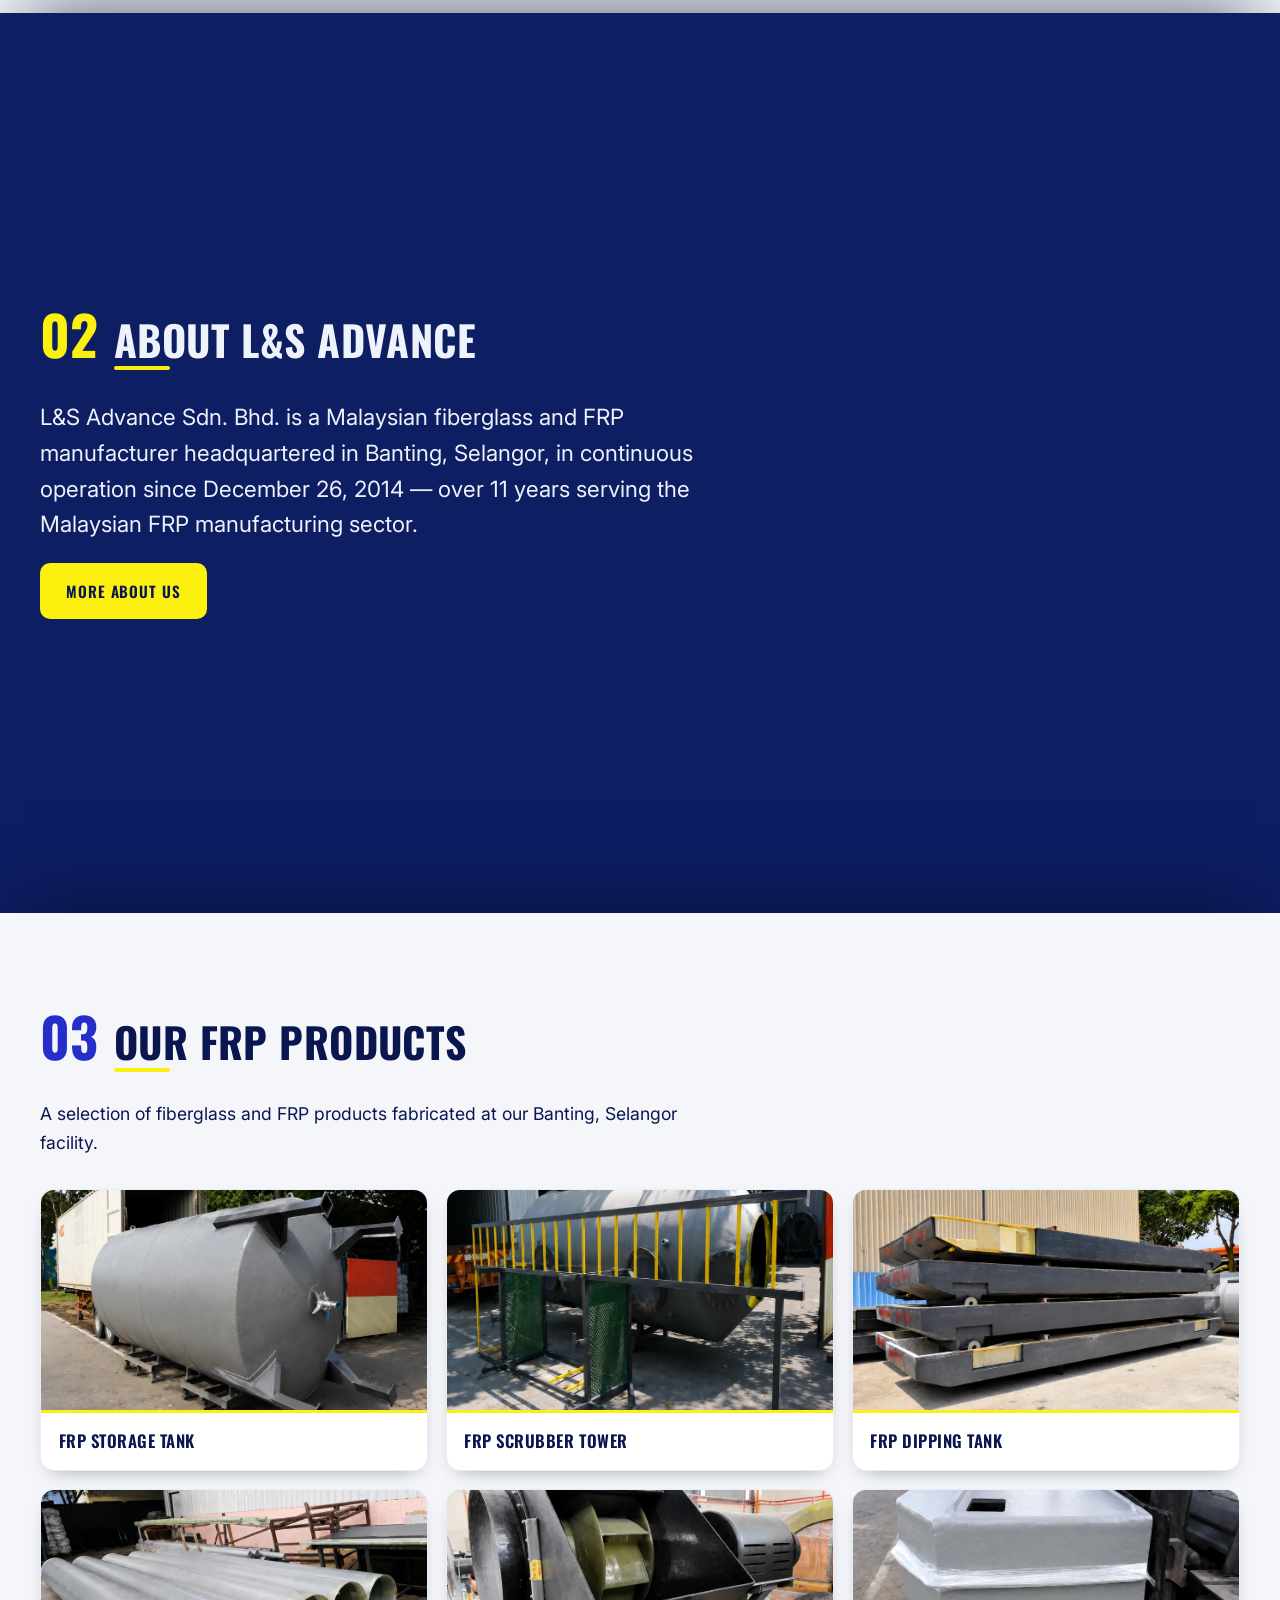
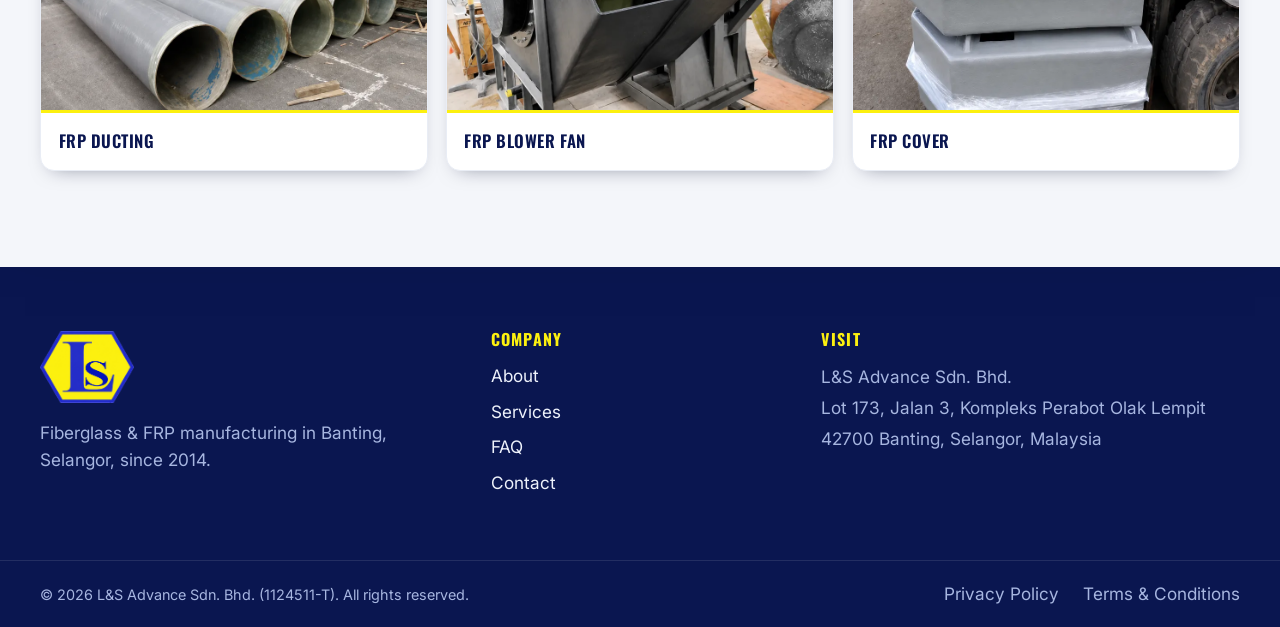
==== commit 6b27a3b3: "Apply stacked-card scroll to homepage; fix splash ratio; remove hazard stripe - Homepage 01/02/03 no" ====
--- a/index.html
+++ b/index.html
@@ -157,9 +157,13 @@
       </div>
     </section>
 
+    <!-- ============ Stacked-card sections (01 / 02 / 03) =========== -->
+    <div class="stack">
+
     <!-- ========================= WHAT WE DO ========================= -->
-    <section class="band band-light section" aria-labelledby="do-title">
-      <div class="wrap reveal">
+    <section class="band band-light section stack-section" aria-labelledby="do-title">
+      <span class="stack-dim" aria-hidden="true"></span>
+      <div class="wrap stack-inner">
         <div class="section-head">
           <span class="section-num" aria-hidden="true">01</span>
           <h2 id="do-title">What We Do</h2>
@@ -192,8 +196,9 @@
     </section>
 
     <!-- ======================== ABOUT TEASER ======================= -->
-    <section class="band band-dark section" aria-labelledby="about-teaser-title">
-      <div class="wrap reveal">
+    <section class="band band-dark section stack-section" aria-labelledby="about-teaser-title">
+      <span class="stack-dim" aria-hidden="true"></span>
+      <div class="wrap stack-inner">
         <div class="section-head">
           <span class="section-num" aria-hidden="true">02</span>
           <h2 id="about-teaser-title">About L&amp;S Advance</h2>
@@ -206,8 +211,9 @@
     </section>
 
     <!-- ========================= PRODUCTS ========================== -->
-    <section class="band band-light section" id="products" aria-labelledby="products-title">
-      <div class="wrap reveal">
+    <section class="band band-light section stack-section" id="products" aria-labelledby="products-title">
+      <span class="stack-dim" aria-hidden="true"></span>
+      <div class="wrap stack-inner">
         <div class="section-head">
           <span class="section-num" aria-hidden="true">03</span>
           <h2 id="products-title">Our FRP Products</h2>
@@ -265,6 +271,8 @@
         </div>
       </div>
     </section>
+
+    </div><!-- /.stack -->
 
   </main>
 
--- a/Assets/css/styles.css
+++ b/Assets/css/styles.css
@@ -204,14 +204,11 @@
     linear-gradient(180deg, var(--navy-800), var(--navy-900));
   overflow: hidden;
 }
-/* subtle hazard-stripe accent at the base */
-.hero::after {
-  content: "";
-  position: absolute; left: 0; right: 0; bottom: 0; height: 6px;
-  background: repeating-linear-gradient(-45deg, var(--yellow) 0 22px, var(--navy-900) 22px 44px);
-  opacity: .9;
-}
-.hero-inner { padding-block: clamp(3.5rem, 9vw, 7rem); position: relative; z-index: 1; }
+.hero-inner {
+  padding-top: clamp(3rem, 7vw, 5.5rem);
+  padding-bottom: clamp(1.5rem, 3vw, 2.5rem);
+  position: relative; z-index: 1;
+}
 
 .hero-eyebrow {
   display: inline-block;
@@ -475,11 +472,6 @@
   padding-block: clamp(2.6rem, 7vw, 4.6rem);
   overflow: hidden;
 }
-.page-hero::after {
-  content: ""; position: absolute; left: 0; right: 0; bottom: 0; height: 5px;
-  background: repeating-linear-gradient(-45deg, var(--yellow) 0 20px, var(--navy-900) 20px 40px);
-  opacity: .85;
-}
 .page-hero .section-head { margin-bottom: .4rem; align-items: baseline; }
 .page-hero .section-num { color: var(--yellow); }
 .page-hero h1 {
@@ -549,10 +541,12 @@
 /* Full logo (hexagon shape + "Ls") revealing/filling bottom-to-top. Two stacked
    copies of the transparent logo: a faint base + the full-colour copy clipped
    from the bottom edge upward. */
-.splash-logo { position: relative; width: min(46vw, 220px); line-height: 0; }
-.splash-logo img { width: 100%; height: auto; display: block; }
+/* aspect-ratio + object-fit:contain guarantees the logo keeps its true
+   837:643 proportions (no stretching of the absolutely-positioned fill copy). */
+.splash-logo { position: relative; width: min(46vw, 210px); aspect-ratio: 837 / 643; line-height: 0; }
+.splash-logo img { position: absolute; inset: 0; width: 100%; height: 100%; object-fit: contain; display: block; }
 .splash-logo-base { opacity: .16; }
-.splash-logo-fill { position: absolute; inset: 0; clip-path: inset(100% 0 0 0); }
+.splash-logo-fill { clip-path: inset(100% 0 0 0); }
 .splash.is-active .splash-logo-fill { animation: lsFill .9s cubic-bezier(.4,0,.2,1) forwards; }
 @keyframes lsFill { to { clip-path: inset(0 0 0 0); } }
 @media (prefers-reduced-motion: reduce) {
@@ -627,24 +621,28 @@
 .footer-legal a { color: var(--muted); text-decoration: none; }
 .footer-legal a:hover { color: var(--yellow); }
 
-/* =============== Scroll reveal (whole-section slide) =========== */
-/* Each numbered homepage section slides up as a single unit when it scrolls
-   into view. Applied to the section's inner .wrap in index.html. Isolated so
-   it is easy to revert: remove the .reveal classes + this block + the JS
-   observer. */
-.reveal {
-  opacity: 0;
-  transform: translateY(60px);
-  transition: opacity .6s ease, transform .7s cubic-bezier(.2, .7, .2, 1);
-}
-.reveal.is-visible { opacity: 1; transform: none; }
-
-@media (prefers-reduced-motion: reduce) {
-  .reveal { opacity: 1; transform: none; transition: none; }
-}
-/* Safety: if JavaScript is disabled, never leave revealed content hidden. */
-@media (scripting: none) {
-  .reveal { opacity: 1; transform: none; transition: none; }
+/* ============== Stacked-card scroll (homepage 01/02/03) ======== */
+/* The three numbered sections are wrapped in .stack; each pins to the top of
+   the viewport and the next one rises over it like a dealt card. The core
+   stacking is pure CSS (position:sticky + increasing z-index); JS only drives
+   the --cover value that scales down + dims the covered section. Disabled below
+   768px and for reduced-motion, where the sections scroll normally in flow.
+   All content is always real HTML — nothing is injected on scroll. */
+.stack-section { position: relative; --cover: 0; }
+.stack-dim { position: absolute; inset: 0; background: #05081f; opacity: 0; pointer-events: none; z-index: 4; }
+.stack-inner { position: relative; z-index: 2; }
+
+@media (min-width: 768px) and (prefers-reduced-motion: no-preference) {
+  .stack-section {
+    position: sticky; top: 0; min-height: 100vh;
+    display: flex; align-items: center;
+    box-shadow: 0 -30px 70px -25px rgba(4, 8, 35, .6);
+  }
+  .stack > .stack-section:nth-of-type(1) { z-index: 1; }
+  .stack > .stack-section:nth-of-type(2) { z-index: 2; }
+  .stack > .stack-section:nth-of-type(3) { z-index: 3; }
+  .stack-inner { transform: scale(calc(1 - var(--cover) * .05)); transform-origin: center top; }
+  .stack-dim { opacity: calc(var(--cover) * .55); }
 }
 
 /* ======================= About two-column ===================== */
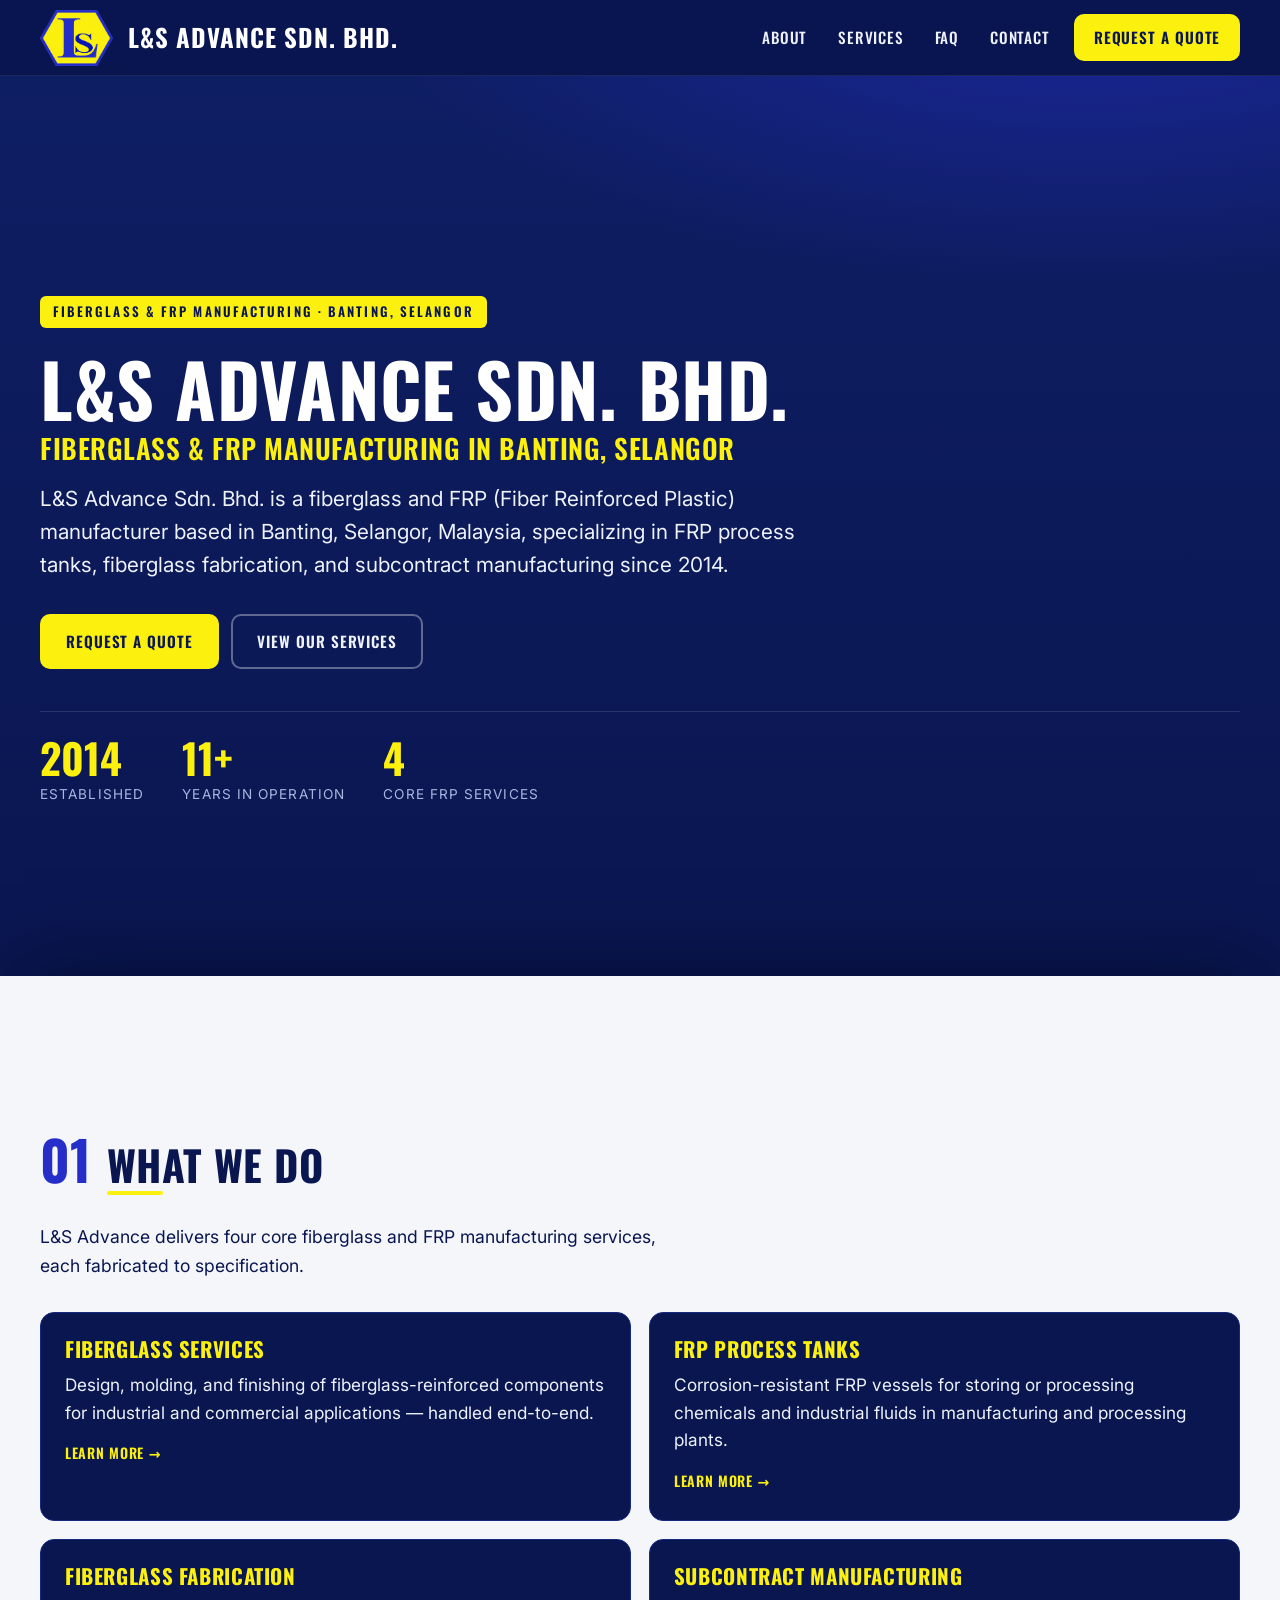
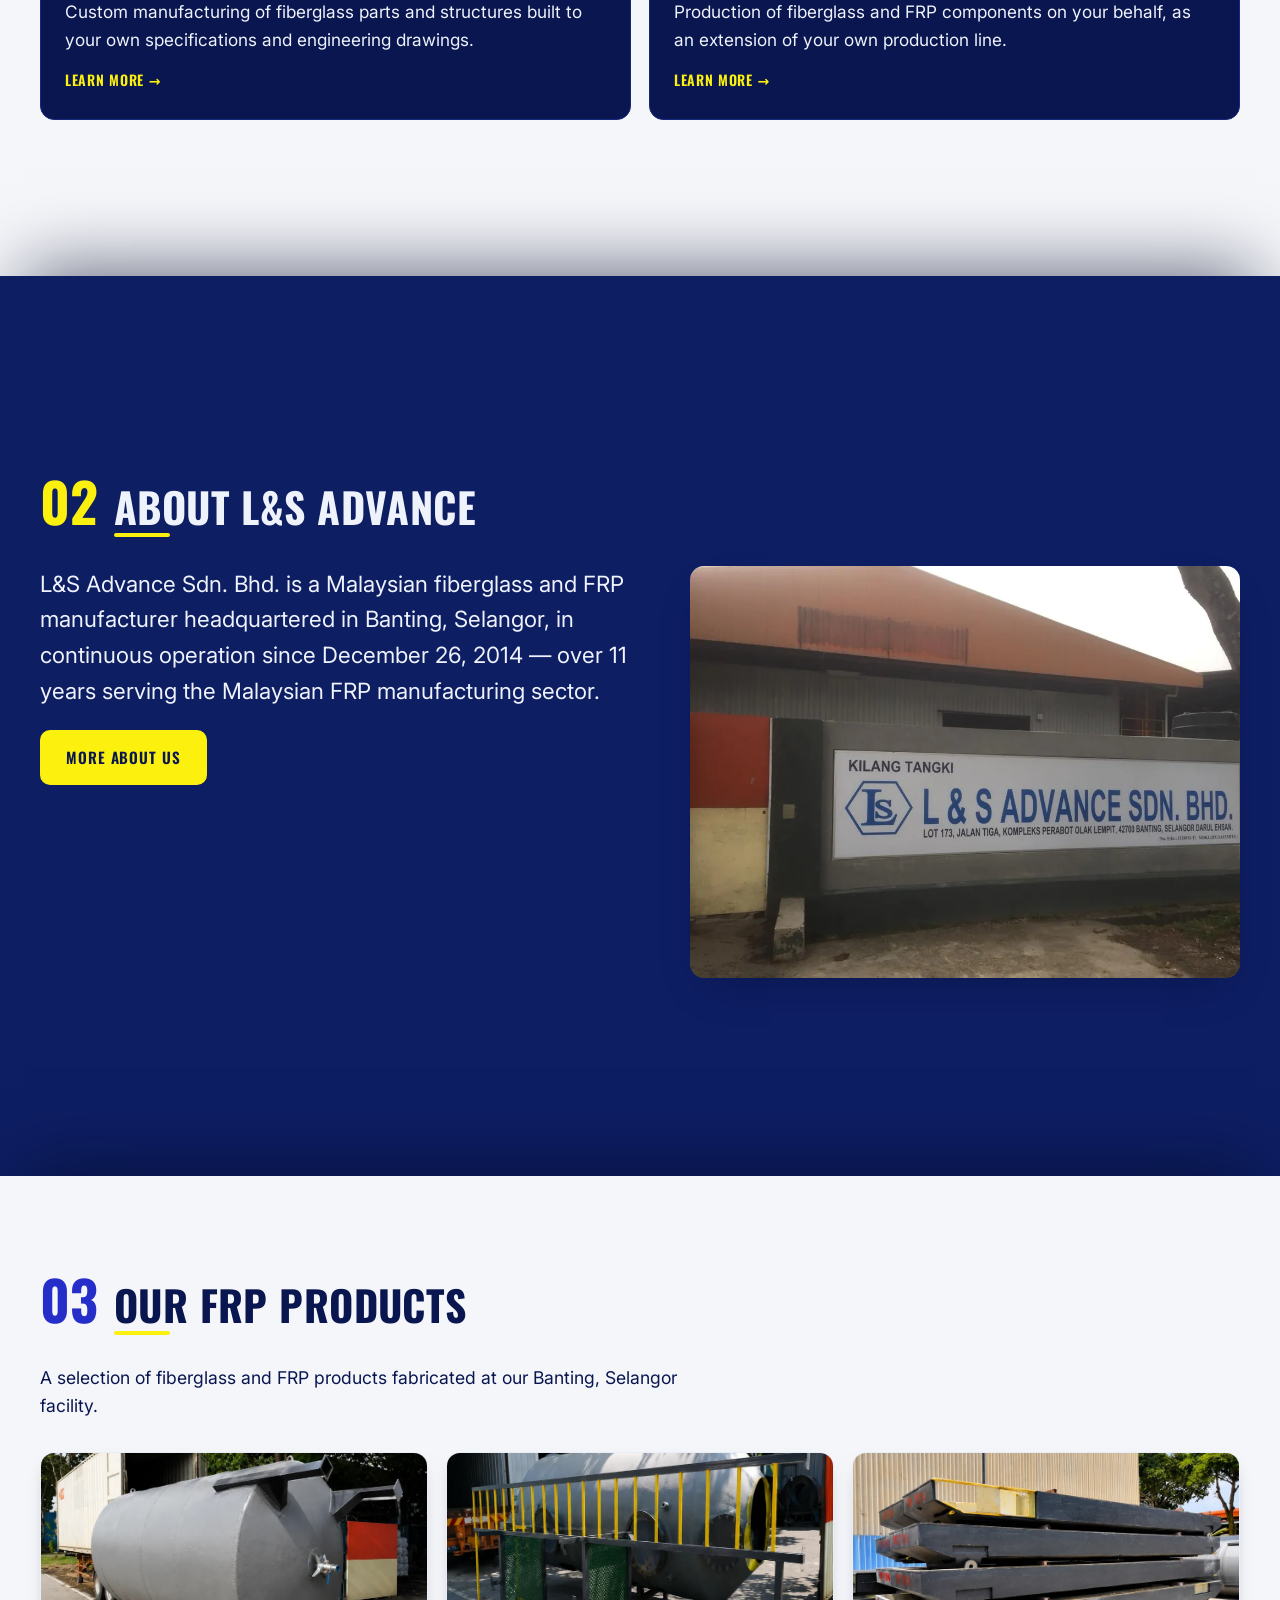
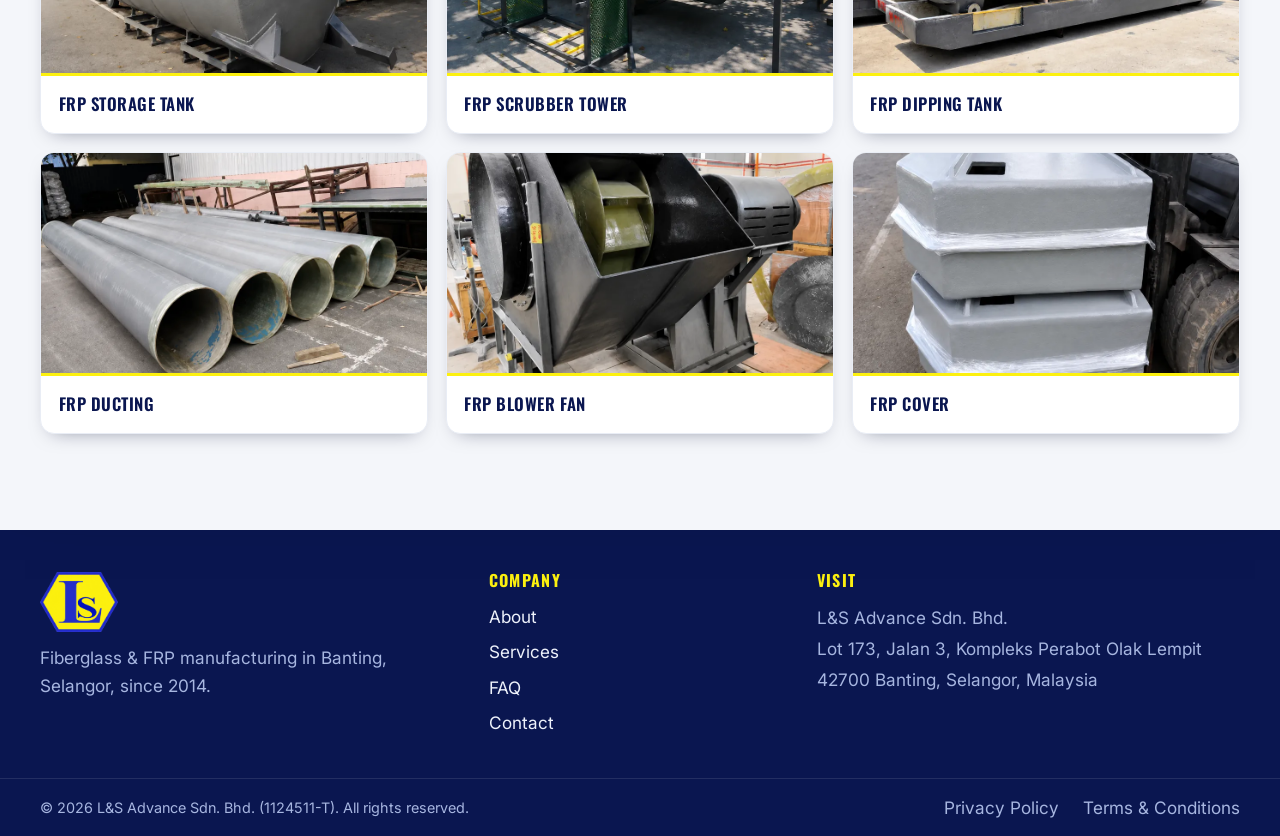
==== commit f8495d12: "Add hero to the stack, keep header visible, trim footer, image on card 02 - Include the hero ("Fiber" ====
--- a/index.html
+++ b/index.html
@@ -139,9 +139,13 @@
 
   <main id="main">
 
+    <!-- ======= Stacked-card sections (Hero / 01 / 02 / 03) ========= -->
+    <div class="stack">
+
     <!-- ============================ HERO ============================ -->
-    <section class="hero" aria-labelledby="hero-title">
-      <div class="wrap hero-inner">
+    <section class="hero stack-section" aria-labelledby="hero-title">
+      <span class="stack-dim" aria-hidden="true"></span>
+      <div class="wrap hero-inner stack-inner">
         <p class="hero-eyebrow">Fiberglass &amp; FRP Manufacturing · Banting, Selangor</p>
         <h1 id="hero-title" class="hero-title">L&amp;S Advance Sdn. Bhd.<span class="hero-title-sub">Fiberglass &amp; FRP Manufacturing in Banting, Selangor</span></h1>
         <p class="hero-lead">L&amp;S Advance Sdn. Bhd. is a fiberglass and FRP (Fiber Reinforced Plastic) manufacturer based in Banting, Selangor, Malaysia, specializing in FRP process tanks, fiberglass fabrication, and subcontract manufacturing since 2014.</p>
@@ -156,9 +160,6 @@
         </ul>
       </div>
     </section>
-
-    <!-- ============ Stacked-card sections (01 / 02 / 03) =========== -->
-    <div class="stack">
 
     <!-- ========================= WHAT WE DO ========================= -->
     <section class="band band-light section stack-section" aria-labelledby="do-title">
@@ -203,9 +204,17 @@
           <span class="section-num" aria-hidden="true">02</span>
           <h2 id="about-teaser-title">About L&amp;S Advance</h2>
         </div>
-        <div class="about-teaser">
-          <p class="lead">L&amp;S Advance Sdn. Bhd. is a Malaysian fiberglass and FRP manufacturer headquartered in Banting, Selangor, in continuous operation since December 26, 2014 — over 11 years serving the Malaysian FRP manufacturing sector.</p>
-          <a class="btn btn-cta" href="/about/">More About Us</a>
+        <div class="about-layout">
+          <div class="about-teaser">
+            <p class="lead">L&amp;S Advance Sdn. Bhd. is a Malaysian fiberglass and FRP manufacturer headquartered in Banting, Selangor, in continuous operation since December 26, 2014 — over 11 years serving the Malaysian FRP manufacturing sector.</p>
+            <a class="btn btn-cta" href="/about/">More About Us</a>
+          </div>
+          <figure class="about-figure">
+            <picture>
+              <source srcset="/Assets/facility-signboard.webp" type="image/webp">
+              <img src="/Assets/facility-signboard.jpg" width="1000" height="750" loading="lazy" alt="L&amp;S Advance Sdn. Bhd. facility signboard at Lot 173, Jalan Tiga, Kompleks Perabot Olak Lempit, Banting, Selangor">
+            </picture>
+          </figure>
         </div>
       </div>
     </section>
--- a/Assets/css/styles.css
+++ b/Assets/css/styles.css
@@ -139,7 +139,7 @@
   padding: .6rem var(--pad);
 }
 
-.brand { display: inline-flex; align-items: center; gap: .6rem; text-decoration: none; }
+.brand { display: inline-flex; align-items: center; gap: .95rem; text-decoration: none; }
 /* Transparent logo sits directly on the dark bar — no white chip/box. */
 .brand-logo { width: auto; height: 56px; display: block; }
 .brand-name {
@@ -416,10 +416,10 @@
 /* ------------------------------ Footer ---------------------------- */
 .site-footer { background: var(--navy-900); color: var(--paper); }
 .footer-grid {
-  display: grid; grid-template-columns: 1fr; gap: 2rem;
-  padding-block: clamp(2.5rem, 6vw, 4rem);
-}
-.footer-brand .brand-logo { height: 72px; margin-bottom: 1rem; }
+  display: grid; grid-template-columns: 1fr; gap: 1.6rem;
+  padding-block: clamp(1.6rem, 3.5vw, 2.6rem);
+}
+.footer-brand .brand-logo { height: 60px; margin-bottom: .8rem; }
 .footer-tagline { color: var(--muted); max-width: 34ch; margin: 0; }
 .footer-col h4 {
   font-family: var(--ff-display); text-transform: uppercase; letter-spacing: .08em;
@@ -430,7 +430,7 @@
 .footer-col a:hover { color: var(--yellow); }
 .footer-col address { font-style: normal; color: var(--muted); line-height: 1.8; }
 .footer-bottom { border-top: 1px solid rgba(255,255,255,.1); }
-.footer-bottom .wrap { padding-block: 1.2rem; }
+.footer-bottom .wrap { padding-block: .9rem; }
 .footer-bottom p { margin: 0; color: var(--muted); font-size: .9rem; }
 
 /* =========================== Responsive =========================== */
@@ -641,9 +641,14 @@
   .stack > .stack-section:nth-of-type(1) { z-index: 1; }
   .stack > .stack-section:nth-of-type(2) { z-index: 2; }
   .stack > .stack-section:nth-of-type(3) { z-index: 3; }
+  .stack > .stack-section:nth-of-type(4) { z-index: 4; }
+  .stack > .stack-section:nth-of-type(5) { z-index: 5; }
   .stack-inner { transform: scale(calc(1 - var(--cover) * .05)); transform-origin: center top; }
   .stack-dim { opacity: calc(var(--cover) * .55); }
 }
+/* Keep the About image static inside a pinned stack card (its page-level
+   sticky behaviour is only meant for the normal-scroll About page). */
+.stack .about-figure { position: static; }
 
 /* ======================= About two-column ===================== */
 .about-layout { display: grid; gap: 2rem; grid-template-columns: 1fr; align-items: start; }
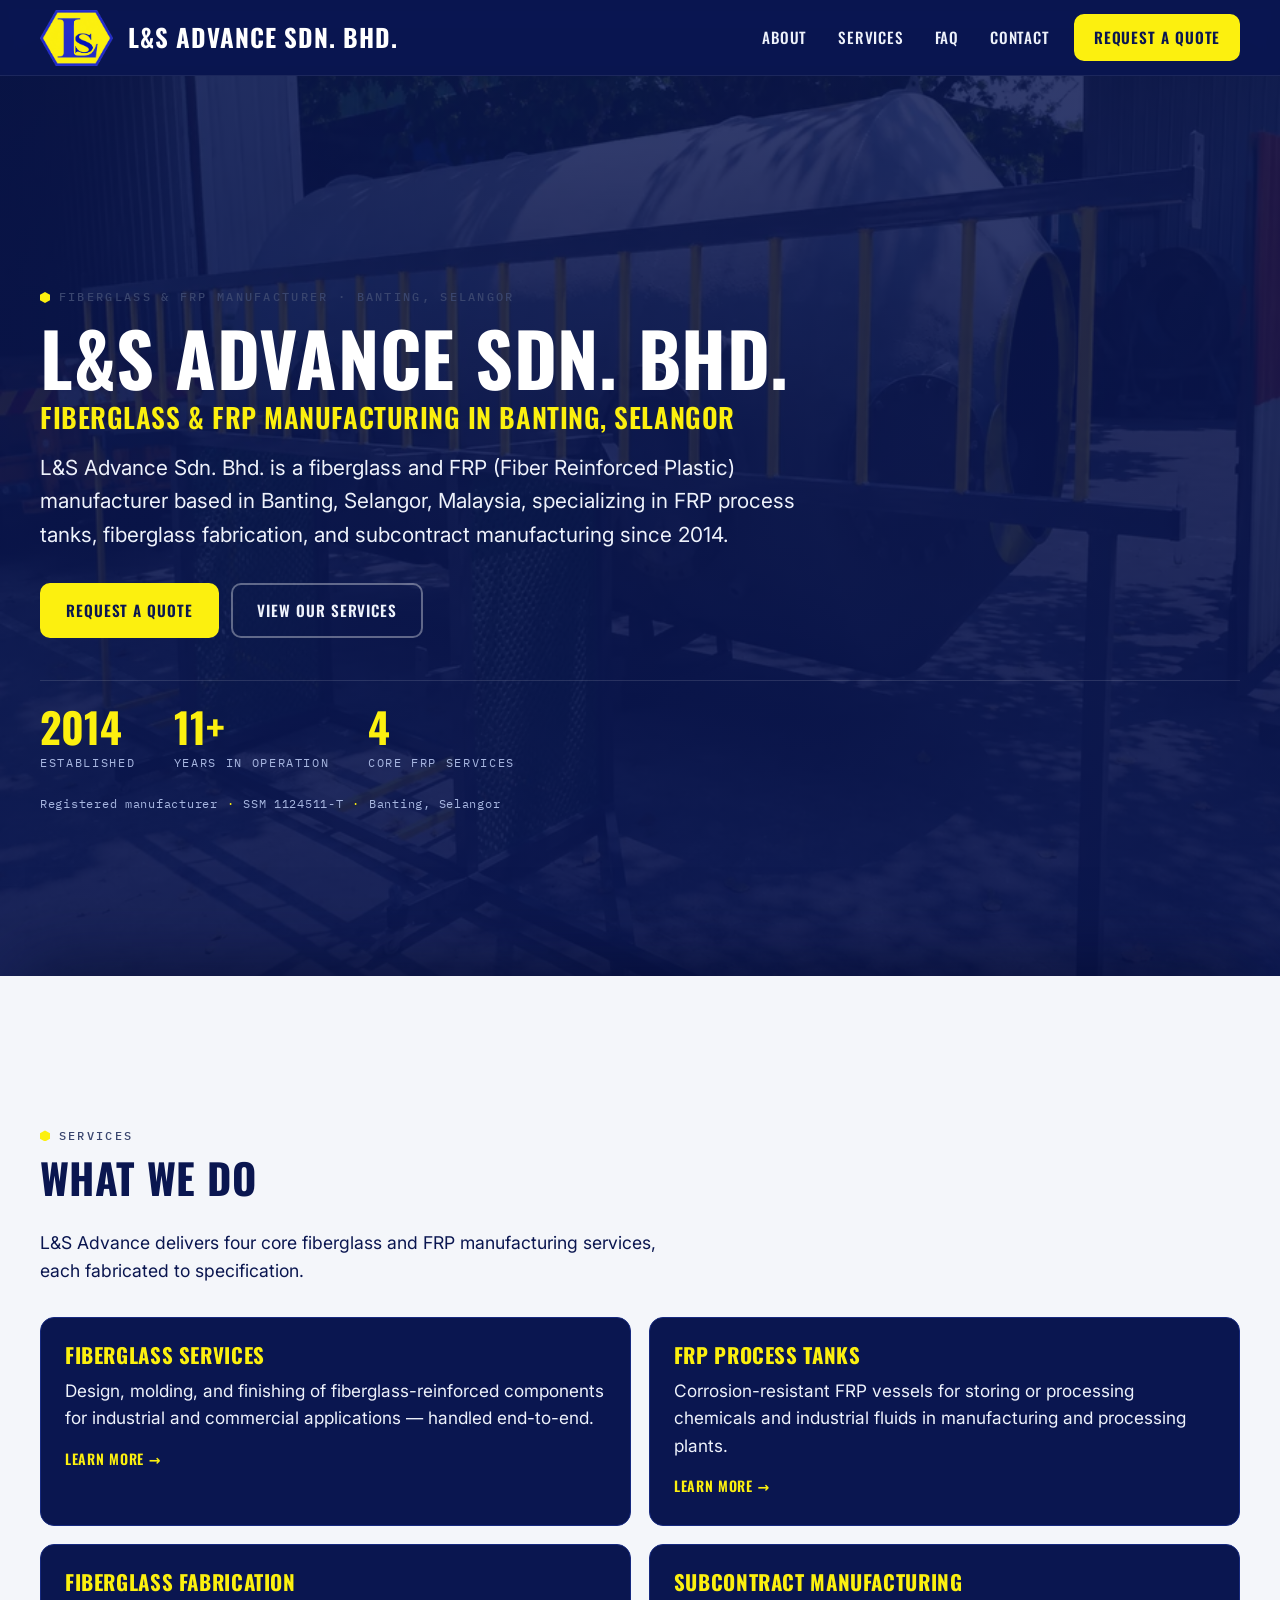
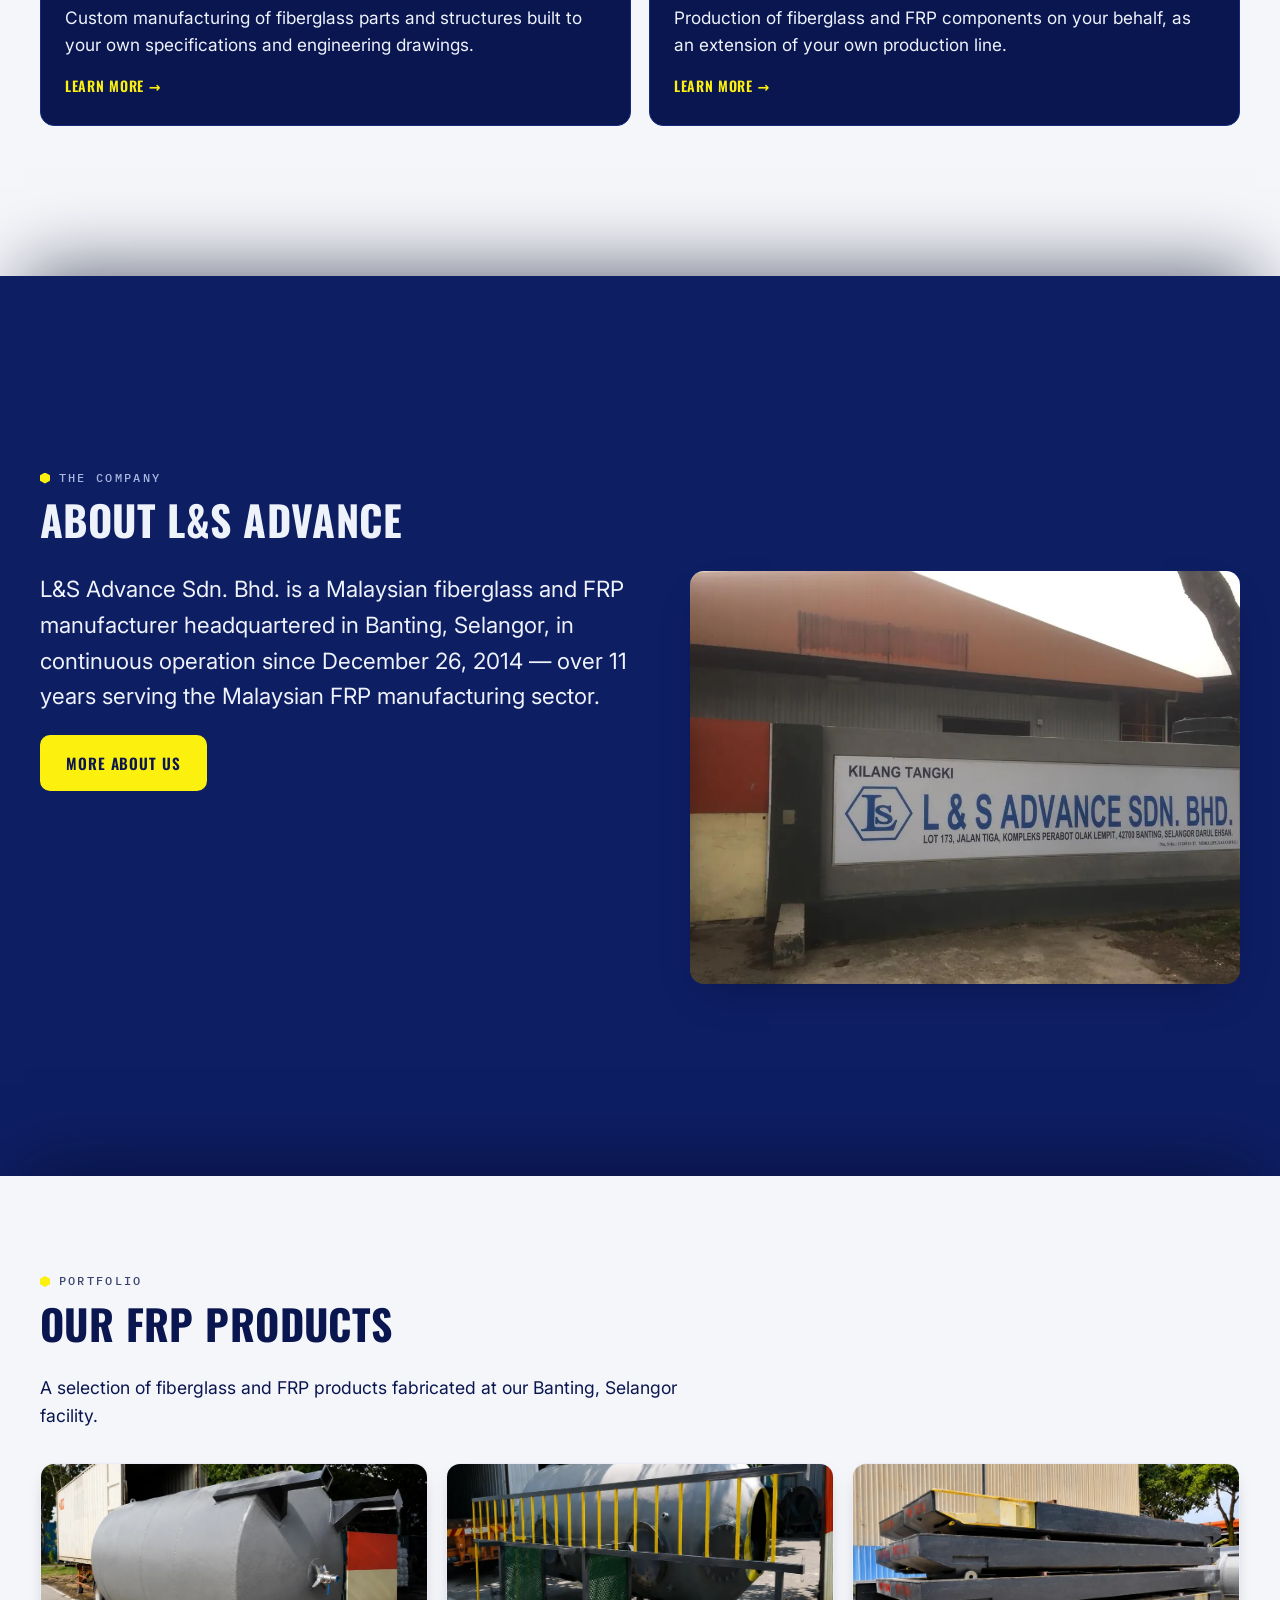
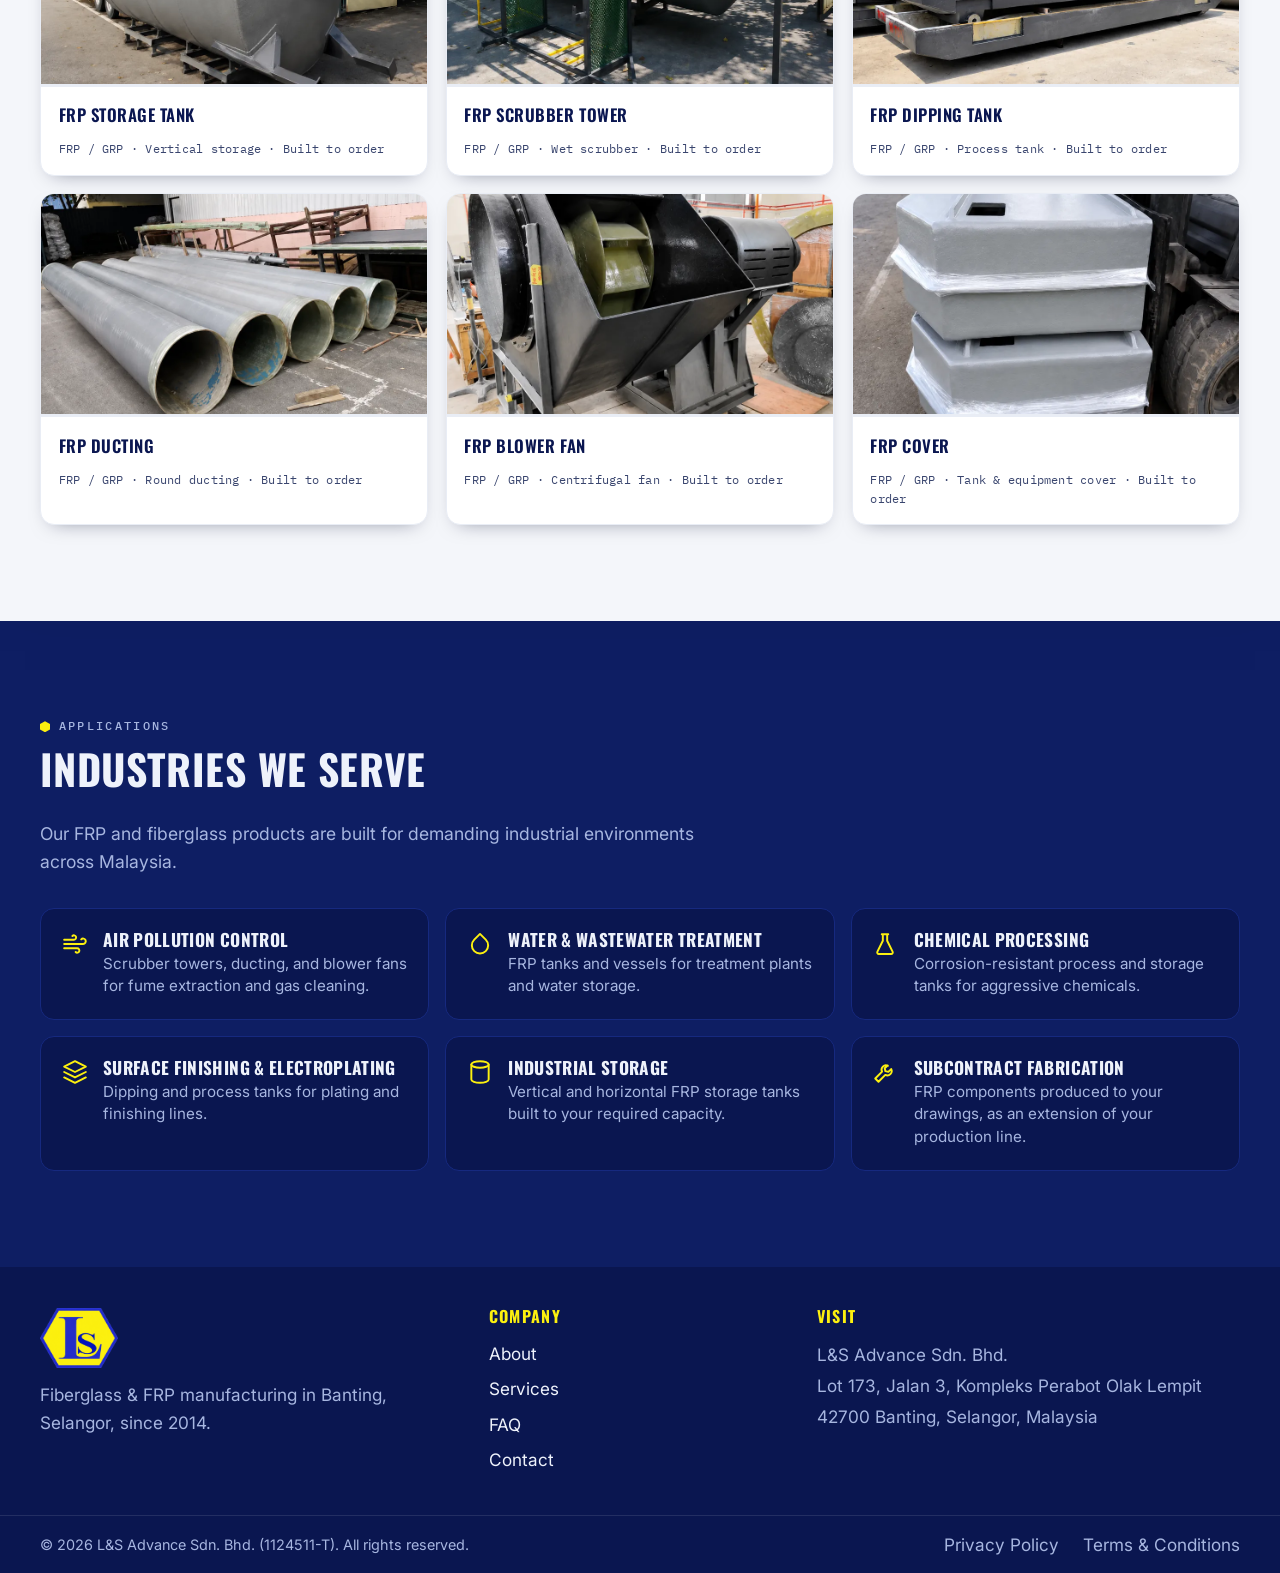
==== commit 6e0be19c: "De-AI refinements: mono kickers, accent discipline, photo hero, industries, specs - Replace decorati" ====
--- a/index.html
+++ b/index.html
@@ -30,7 +30,7 @@
   <!-- Fonts -->
   <link rel="preconnect" href="https://fonts.googleapis.com">
   <link rel="preconnect" href="https://fonts.gstatic.com" crossorigin>
-  <link href="https://fonts.googleapis.com/css2?family=Inter:wght@400;500;600;700&family=Oswald:wght@400;500;600;700&display=swap" rel="stylesheet">
+  <link href="https://fonts.googleapis.com/css2?family=IBM+Plex+Mono:wght@400;500&family=Inter:wght@400;500;600;700&family=Oswald:wght@400;500;600;700&display=swap" rel="stylesheet">
 
   <link rel="stylesheet" href="/Assets/css/styles.css">
 
@@ -146,7 +146,7 @@
     <section class="hero stack-section" aria-labelledby="hero-title">
       <span class="stack-dim" aria-hidden="true"></span>
       <div class="wrap hero-inner stack-inner">
-        <p class="hero-eyebrow">Fiberglass &amp; FRP Manufacturing · Banting, Selangor</p>
+        <p class="kicker"><span class="kicker-hex" aria-hidden="true"></span>Fiberglass &amp; FRP Manufacturer · Banting, Selangor</p>
         <h1 id="hero-title" class="hero-title">L&amp;S Advance Sdn. Bhd.<span class="hero-title-sub">Fiberglass &amp; FRP Manufacturing in Banting, Selangor</span></h1>
         <p class="hero-lead">L&amp;S Advance Sdn. Bhd. is a fiberglass and FRP (Fiber Reinforced Plastic) manufacturer based in Banting, Selangor, Malaysia, specializing in FRP process tanks, fiberglass fabrication, and subcontract manufacturing since 2014.</p>
         <div class="hero-actions">
@@ -158,6 +158,7 @@
           <li><span class="stat-num">11+</span><span class="stat-label">Years in operation</span></li>
           <li><span class="stat-num">4</span><span class="stat-label">Core FRP services</span></li>
         </ul>
+        <p class="hero-trust">Registered manufacturer<span class="sep">·</span>SSM 1124511-T<span class="sep">·</span>Banting, Selangor</p>
       </div>
     </section>
 
@@ -166,7 +167,7 @@
       <span class="stack-dim" aria-hidden="true"></span>
       <div class="wrap stack-inner">
         <div class="section-head">
-          <span class="section-num" aria-hidden="true">01</span>
+          <p class="kicker"><span class="kicker-hex" aria-hidden="true"></span>Services</p>
           <h2 id="do-title">What We Do</h2>
         </div>
         <p class="section-intro">L&amp;S Advance delivers four core fiberglass and FRP manufacturing services, each fabricated to specification.</p>
@@ -201,7 +202,7 @@
       <span class="stack-dim" aria-hidden="true"></span>
       <div class="wrap stack-inner">
         <div class="section-head">
-          <span class="section-num" aria-hidden="true">02</span>
+          <p class="kicker"><span class="kicker-hex" aria-hidden="true"></span>The Company</p>
           <h2 id="about-teaser-title">About L&amp;S Advance</h2>
         </div>
         <div class="about-layout">
@@ -224,7 +225,7 @@
       <span class="stack-dim" aria-hidden="true"></span>
       <div class="wrap stack-inner">
         <div class="section-head">
-          <span class="section-num" aria-hidden="true">03</span>
+          <p class="kicker"><span class="kicker-hex" aria-hidden="true"></span>Portfolio</p>
           <h2 id="products-title">Our FRP Products</h2>
         </div>
         <p class="section-intro">A selection of fiberglass and FRP products fabricated at our Banting, Selangor facility.</p>
@@ -236,6 +237,7 @@
               <img src="/Assets/products/frp-storage-tank.jpg" width="900" height="681" loading="lazy" alt="FRP storage tank fabricated by L&amp;S Advance">
             </picture>
             <figcaption>FRP Storage Tank</figcaption>
+            <p class="product-spec">FRP / GRP · Vertical storage · Built to order</p>
           </figure>
 
           <figure class="product-card">
@@ -244,6 +246,7 @@
               <img src="/Assets/products/frp-scrubber-tower.jpg" width="900" height="675" loading="lazy" alt="FRP scrubber tower fabricated by L&amp;S Advance">
             </picture>
             <figcaption>FRP Scrubber Tower</figcaption>
+            <p class="product-spec">FRP / GRP · Wet scrubber · Built to order</p>
           </figure>
 
           <figure class="product-card">
@@ -252,6 +255,7 @@
               <img src="/Assets/products/frp-dipping-tank.jpg" width="900" height="712" loading="lazy" alt="FRP dipping tank fabricated by L&amp;S Advance">
             </picture>
             <figcaption>FRP Dipping Tank</figcaption>
+            <p class="product-spec">FRP / GRP · Process tank · Built to order</p>
           </figure>
 
           <figure class="product-card">
@@ -260,6 +264,7 @@
               <img src="/Assets/products/frp-ducting.jpg" width="900" height="720" loading="lazy" alt="FRP ducting fabricated by L&amp;S Advance">
             </picture>
             <figcaption>FRP Ducting</figcaption>
+            <p class="product-spec">FRP / GRP · Round ducting · Built to order</p>
           </figure>
 
           <figure class="product-card">
@@ -268,6 +273,7 @@
               <img src="/Assets/products/frp-blower-fan.jpg" width="900" height="698" loading="lazy" alt="FRP blower fan fabricated by L&amp;S Advance">
             </picture>
             <figcaption>FRP Blower Fan</figcaption>
+            <p class="product-spec">FRP / GRP · Centrifugal fan · Built to order</p>
           </figure>
 
           <figure class="product-card">
@@ -276,12 +282,75 @@
               <img src="/Assets/products/frp-cover.jpg" width="900" height="717" loading="lazy" alt="FRP cover fabricated by L&amp;S Advance">
             </picture>
             <figcaption>FRP Cover</figcaption>
+            <p class="product-spec">FRP / GRP · Tank &amp; equipment cover · Built to order</p>
           </figure>
         </div>
       </div>
     </section>
 
     </div><!-- /.stack -->
+
+    <!-- ======================== INDUSTRIES ========================= -->
+    <!-- Industries are derived from the real product range; client to confirm/trim. -->
+    <section class="band band-dark section" aria-labelledby="ind-title">
+      <div class="wrap">
+        <div class="section-head">
+          <p class="kicker"><span class="kicker-hex" aria-hidden="true"></span>Applications</p>
+          <h2 id="ind-title">Industries We Serve</h2>
+        </div>
+        <p class="section-intro">Our FRP and fiberglass products are built for demanding industrial environments across Malaysia.</p>
+
+        <div class="industries-grid">
+          <article class="industry">
+            <svg class="ic" width="26" height="26" viewBox="0 0 24 24" fill="none" stroke="currentColor" stroke-width="1.8" stroke-linecap="round" stroke-linejoin="round" aria-hidden="true"><path d="M9.6 4.6A2 2 0 1 1 11 8H2"/><path d="M12.6 19.4A2 2 0 1 0 14 16H2"/><path d="M17.7 7.7A2.5 2.5 0 1 1 19.5 12H2"/></svg>
+            <div>
+              <h3>Air Pollution Control</h3>
+              <p>Scrubber towers, ducting, and blower fans for fume extraction and gas cleaning.</p>
+            </div>
+          </article>
+
+          <article class="industry">
+            <svg class="ic" width="26" height="26" viewBox="0 0 24 24" fill="none" stroke="currentColor" stroke-width="1.8" stroke-linecap="round" stroke-linejoin="round" aria-hidden="true"><path d="M12 2.7l5.3 5.3a7.5 7.5 0 1 1-10.6 0z"/></svg>
+            <div>
+              <h3>Water &amp; Wastewater Treatment</h3>
+              <p>FRP tanks and vessels for treatment plants and water storage.</p>
+            </div>
+          </article>
+
+          <article class="industry">
+            <svg class="ic" width="26" height="26" viewBox="0 0 24 24" fill="none" stroke="currentColor" stroke-width="1.8" stroke-linecap="round" stroke-linejoin="round" aria-hidden="true"><path d="M9 3h6M10 3v6L5 19a1.5 1.5 0 0 0 1.3 2.2h11.4A1.5 1.5 0 0 0 19 19l-5-10V3"/></svg>
+            <div>
+              <h3>Chemical Processing</h3>
+              <p>Corrosion-resistant process and storage tanks for aggressive chemicals.</p>
+            </div>
+          </article>
+
+          <article class="industry">
+            <svg class="ic" width="26" height="26" viewBox="0 0 24 24" fill="none" stroke="currentColor" stroke-width="1.8" stroke-linecap="round" stroke-linejoin="round" aria-hidden="true"><path d="M12 2 2 7l10 5 10-5-10-5z"/><path d="M2 17l10 5 10-5"/><path d="M2 12l10 5 10-5"/></svg>
+            <div>
+              <h3>Surface Finishing &amp; Electroplating</h3>
+              <p>Dipping and process tanks for plating and finishing lines.</p>
+            </div>
+          </article>
+
+          <article class="industry">
+            <svg class="ic" width="26" height="26" viewBox="0 0 24 24" fill="none" stroke="currentColor" stroke-width="1.8" stroke-linecap="round" stroke-linejoin="round" aria-hidden="true"><ellipse cx="12" cy="5" rx="8" ry="3"/><path d="M4 5v14a8 3 0 0 0 16 0V5"/></svg>
+            <div>
+              <h3>Industrial Storage</h3>
+              <p>Vertical and horizontal FRP storage tanks built to your required capacity.</p>
+            </div>
+          </article>
+
+          <article class="industry">
+            <svg class="ic" width="26" height="26" viewBox="0 0 24 24" fill="none" stroke="currentColor" stroke-width="1.8" stroke-linecap="round" stroke-linejoin="round" aria-hidden="true"><path d="M14.7 6.3a4 4 0 0 0-5.4 5.4L3 18l3 3 6.3-6.3a4 4 0 0 0 5.4-5.4l-2.6 2.6-2.7-.7-.7-2.7 2.7-2.5z"/></svg>
+            <div>
+              <h3>Subcontract Fabrication</h3>
+              <p>FRP components produced to your drawings, as an extension of your production line.</p>
+            </div>
+          </article>
+        </div>
+      </div>
+    </section>
 
   </main>
 
--- a/Assets/css/styles.css
+++ b/Assets/css/styles.css
@@ -32,6 +32,7 @@
 
   --ff-display: "Oswald", "Arial Narrow", system-ui, sans-serif;
   --ff-body: "Inter", system-ui, -apple-system, "Segoe UI", Roboto, Arial, sans-serif;
+  --ff-mono: "IBM Plex Mono", ui-monospace, "SF Mono", Menlo, Consolas, monospace;
 
   --shadow: 0 18px 40px -18px rgba(5, 12, 45, .45);
   --shadow-sm: 0 8px 20px -12px rgba(5, 12, 45, .5);
@@ -199,9 +200,11 @@
 .hero {
   position: relative;
   color: var(--paper);
+  /* Real factory photo behind a heavy navy scrim (keeps text AA-legible) */
   background:
-    radial-gradient(1200px 500px at 85% -10%, rgba(37,46,201,.55), transparent 60%),
-    linear-gradient(180deg, var(--navy-800), var(--navy-900));
+    linear-gradient(180deg, rgba(10, 22, 80, .84) 0%, rgba(10, 22, 80, .93) 100%),
+    url("/Assets/products/frp-scrubber-tower.webp") center 30% / cover no-repeat,
+    var(--navy-900);
   overflow: hidden;
 }
 .hero-inner {
@@ -256,7 +259,18 @@
   font-size: clamp(1.8rem, 4vw, 2.6rem);
   color: var(--yellow); line-height: 1;
 }
-.stat-label { font-size: .85rem; color: var(--muted); text-transform: uppercase; letter-spacing: .08em; margin-top: .35rem; }
+.stat-label {
+  font-family: var(--ff-mono);
+  font-size: .74rem; color: var(--muted);
+  text-transform: uppercase; letter-spacing: .14em; margin-top: .4rem;
+}
+/* Mono credential line under the hero stats */
+.hero-trust {
+  font-family: var(--ff-mono);
+  font-size: .76rem; letter-spacing: .06em;
+  color: var(--muted); margin: 1.3rem 0 0;
+}
+.hero-trust .sep { color: var(--yellow); margin: 0 .55rem; }
 
 /* ------------------------------ Bands ----------------------------- */
 .section { padding-block: clamp(3rem, 8vw, 6rem); }
@@ -264,28 +278,29 @@
 .band-dark  { background: var(--navy-800); color: var(--paper); }
 .band-accent{ background: var(--blue); color: var(--white); }
 
-.section-head {
-  display: flex; align-items: baseline; gap: 1rem;
-  margin-bottom: 1.8rem;
-}
-.section-num {
-  font-family: var(--ff-display);
-  font-weight: 700;
-  font-size: clamp(2.2rem, 6vw, 3.4rem);
-  line-height: 1;
-  color: var(--blue);
-  -webkit-text-stroke: 0;
-}
-.band-dark .section-num, .band-accent .section-num { color: var(--yellow); }
+.section-head { margin-bottom: 1.8rem; }
 .section-head h2 {
   text-transform: uppercase;
   font-size: clamp(1.7rem, 4vw, 2.6rem);
-  position: relative;
-  padding-bottom: .5rem;
-}
-.section-head h2::after {
-  content: ""; position: absolute; left: 0; bottom: 0;
-  width: 56px; height: 4px; background: var(--yellow); border-radius: 3px;
+}
+
+/* Mono kicker + hexagon mark — a branded, engineered label above headings,
+   replacing the decorative 01/02/03 numerals. */
+.kicker {
+  font-family: var(--ff-mono);
+  text-transform: uppercase;
+  letter-spacing: .2em;
+  font-size: .72rem;
+  font-weight: 500;
+  color: var(--ink-soft);
+  display: flex; align-items: center; gap: .55rem;
+  margin: 0 0 .7rem;
+}
+.band-dark .kicker, .band-accent .kicker { color: var(--muted); }
+.kicker-hex {
+  width: 10px; height: 11px; flex: 0 0 auto;
+  background: var(--yellow);
+  clip-path: polygon(50% 0, 100% 25%, 100% 75%, 50% 100%, 0 75%, 0 25%);
 }
 
 .section-intro {
@@ -321,7 +336,7 @@
 }
 .service-card:hover { transform: translateY(-4px); border-color: var(--blue); }
 .service-card:hover::before { transform: scaleY(1); }
-.service-card h3 {
+.service-card h3, .service-card h2 {
   text-transform: uppercase;
   font-size: 1.3rem;
   color: var(--yellow);
@@ -363,7 +378,6 @@
 .faq-answer p { margin: 0; color: var(--ink-soft); }
 
 /* ----------------------------- Contact ---------------------------- */
-.section-head-accent h2::after { background: var(--yellow); }
 .band-accent .section-intro { color: rgba(255,255,255,.9); }
 
 .contact-grid {
@@ -472,18 +486,11 @@
   padding-block: clamp(2.6rem, 7vw, 4.6rem);
   overflow: hidden;
 }
-.page-hero .section-head { margin-bottom: .4rem; align-items: baseline; }
-.page-hero .section-num { color: var(--yellow); }
+.page-hero .section-head { margin-bottom: .4rem; }
 .page-hero h1 {
   text-transform: uppercase;
   font-size: clamp(2rem, 5vw, 3.2rem);
   color: var(--white);
-  position: relative;
-  padding-bottom: .5rem;
-}
-.page-hero h1::after {
-  content: ""; position: absolute; left: 0; bottom: 0;
-  width: 56px; height: 4px; background: var(--yellow); border-radius: 3px;
 }
 .page-intro { max-width: 62ch; color: var(--muted); font-size: 1.12rem; margin: 1rem 0 0; }
 
@@ -521,10 +528,41 @@
   padding: .95rem 1.1rem;
   font-family: var(--ff-display); text-transform: uppercase;
   letter-spacing: .03em; font-weight: 600; color: var(--ink); font-size: 1.05rem;
-  border-top: 3px solid var(--yellow);
+  border-top: 3px solid var(--light-alt);
+  transition: border-color .15s ease;
+}
+.product-card:hover figcaption { border-top-color: var(--yellow); }
+/* Mono spec line under each product caption (engineered catalog feel) */
+.product-spec {
+  padding: 0 1.1rem 1rem;
+  margin: -.25rem 0 0;
+  font-family: var(--ff-mono);
+  font-size: .74rem; letter-spacing: .02em;
+  color: var(--ink-soft);
+  text-transform: none;
 }
 @media (min-width: 620px) { .products-grid { grid-template-columns: 1fr 1fr; } }
 @media (min-width: 920px) { .products-grid { grid-template-columns: repeat(3, 1fr); } }
+
+/* ===================== Industries / applications =============== */
+.industries-grid { display: grid; gap: 1rem; grid-template-columns: 1fr; }
+.industry {
+  display: flex; gap: .95rem; align-items: flex-start;
+  padding: 1.3rem 1.3rem;
+  background: var(--navy-900);
+  border: 1px solid var(--navy-700);
+  border-radius: var(--radius);
+  transition: border-color .15s ease, transform .15s ease;
+}
+.industry:hover { border-color: var(--blue); transform: translateY(-3px); }
+.industry .ic { color: var(--yellow); flex: 0 0 auto; margin-top: .1rem; }
+.industry h3 {
+  font-family: var(--ff-display); text-transform: uppercase;
+  font-size: 1.08rem; color: var(--paper); margin: 0 0 .3rem; letter-spacing: .02em;
+}
+.industry p { margin: 0; color: var(--muted); font-size: .95rem; line-height: 1.5; }
+@media (min-width: 620px) { .industries-grid { grid-template-columns: 1fr 1fr; } }
+@media (min-width: 960px) { .industries-grid { grid-template-columns: repeat(3, 1fr); } }
 
 /* ====================== Splash / intro screen ==================== */
 /* Markup + activation script live in index.html ONLY. Hidden by default so
@@ -564,11 +602,6 @@
 .split-title {
   text-transform: uppercase; color: var(--white);
   font-size: clamp(1.9rem, 5vw, 2.8rem);
-  position: relative; padding-bottom: .5rem;
-}
-.split-title::after {
-  content: ""; position: absolute; left: 0; bottom: 0;
-  width: 56px; height: 4px; background: var(--yellow); border-radius: 3px;
 }
 .contact-sub { color: var(--muted); margin: 1rem 0 2.4rem; max-width: 62ch; }
 .contact-split-grid { display: grid; gap: 2.4rem; grid-template-columns: 1fr; }
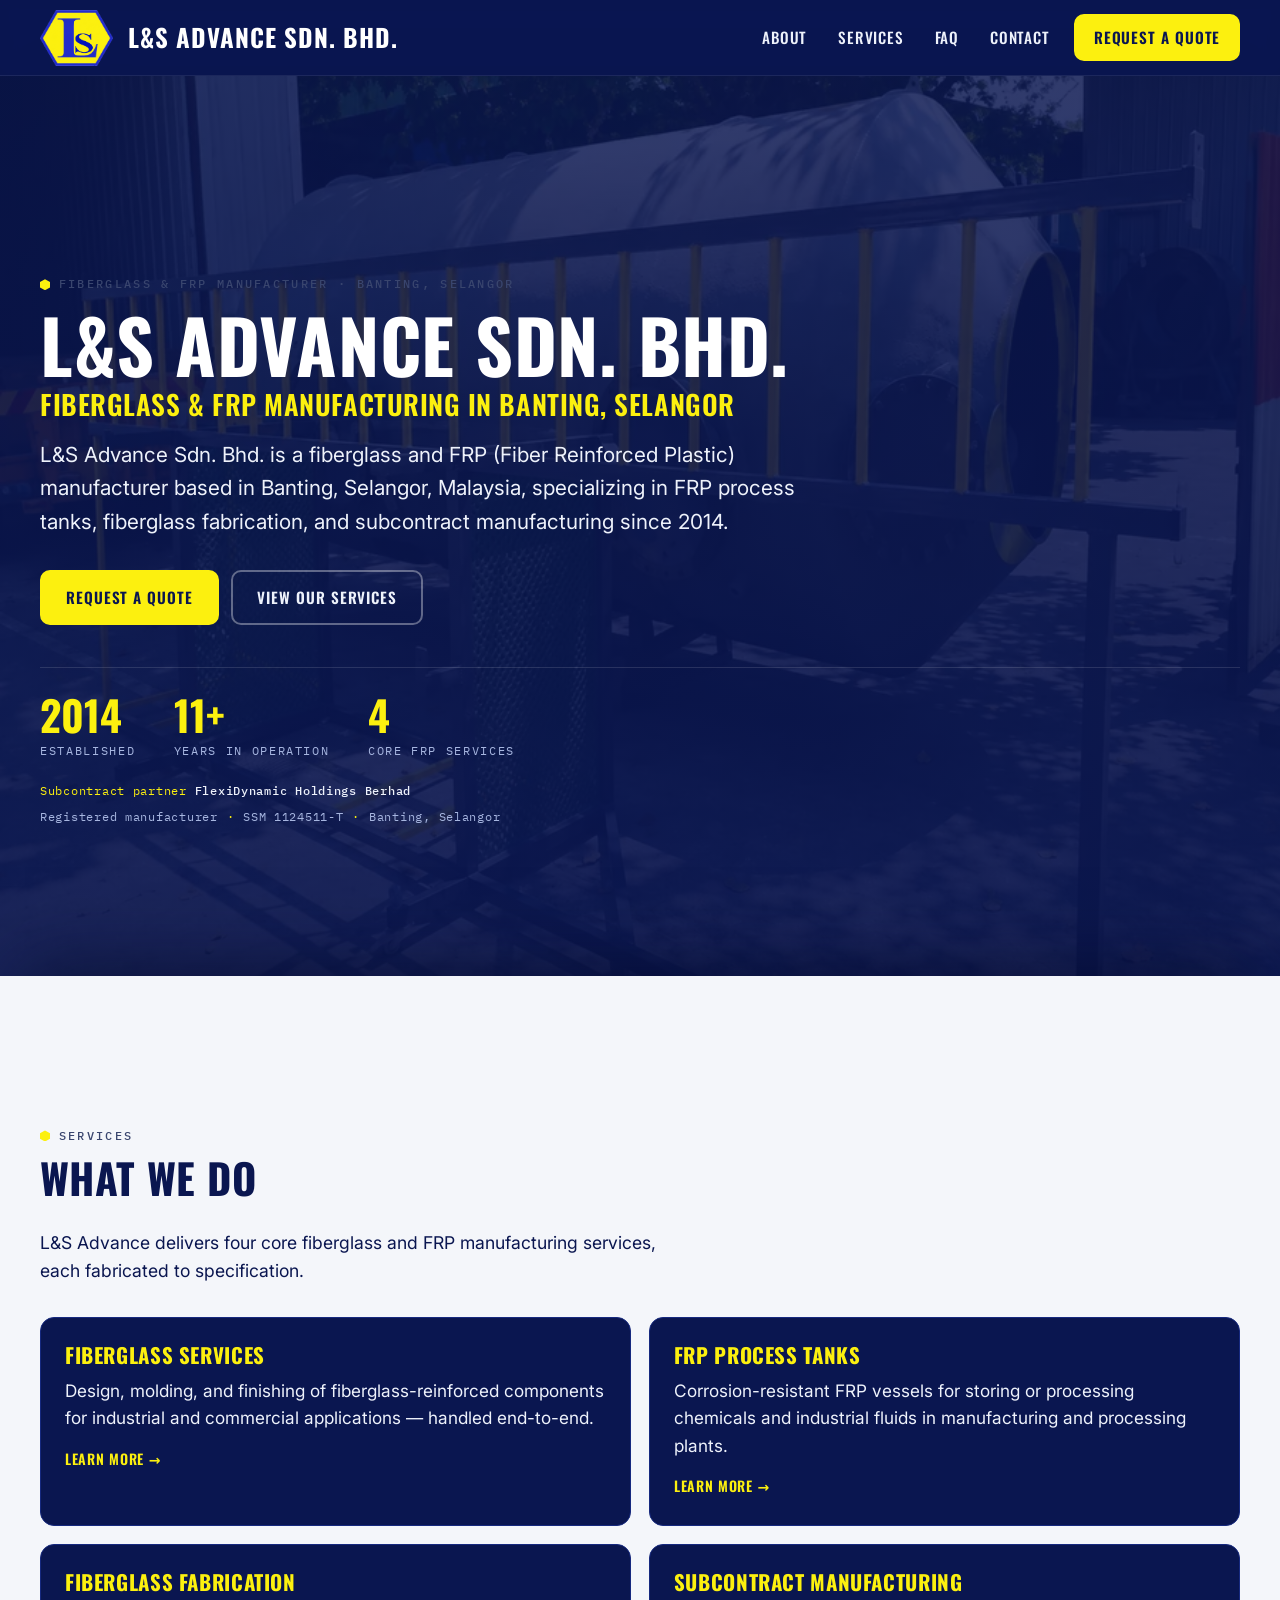
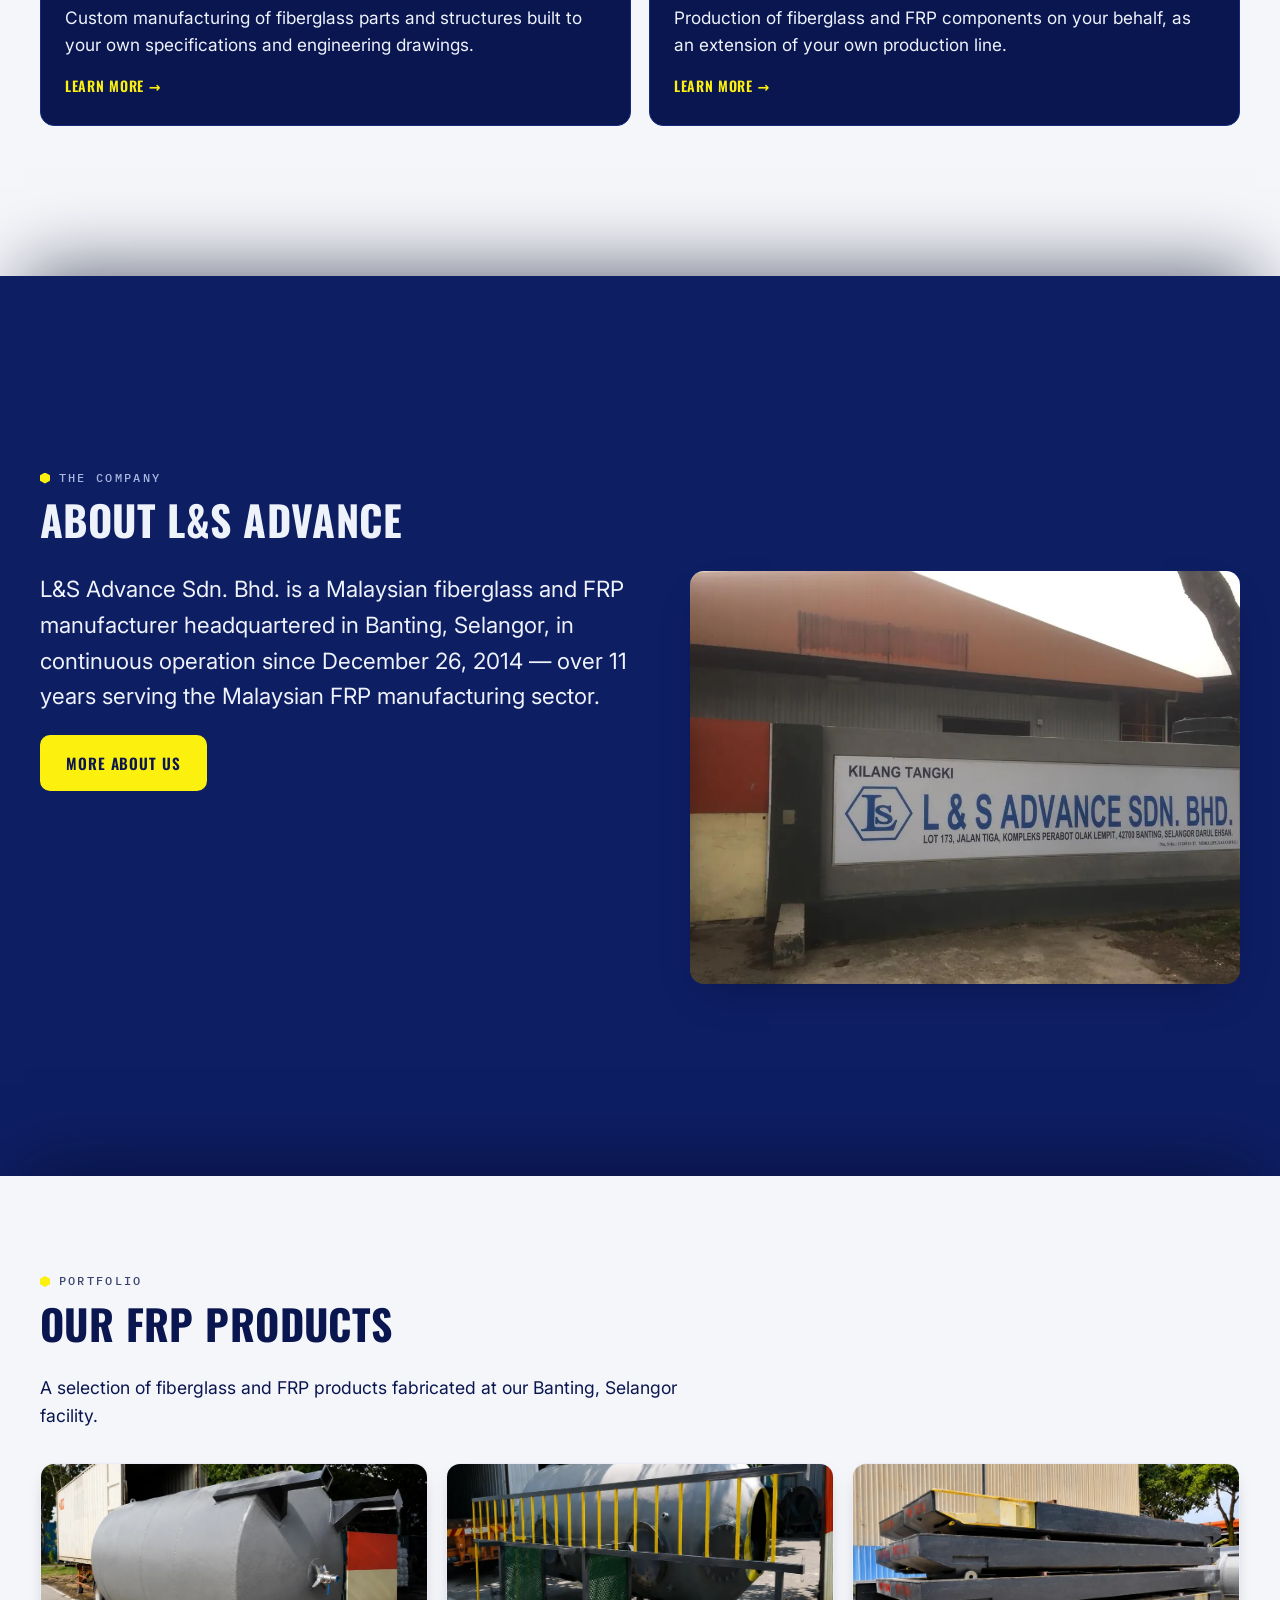
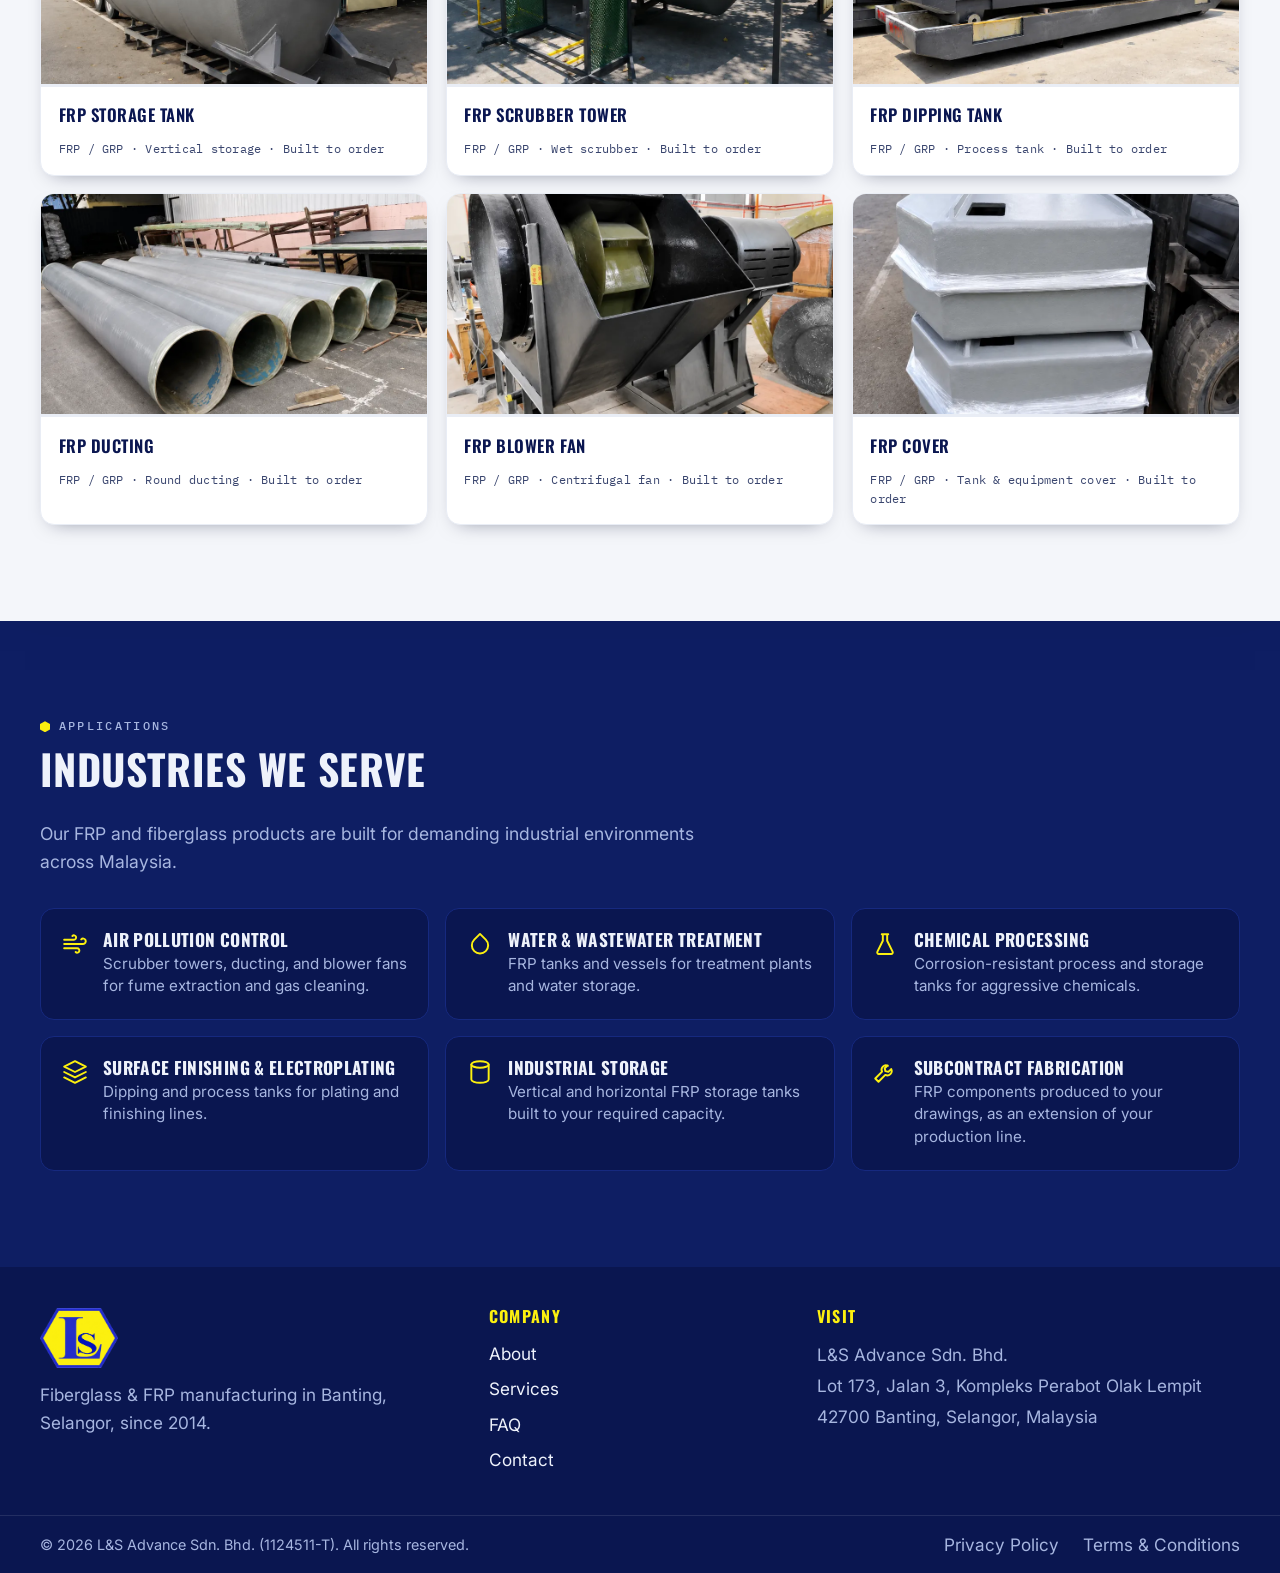
==== commit 713c7286: "Add FlexiDynamic Holdings Berhad partner credential (client-approved) - Hero: "Subcontract partner —" ====
--- a/index.html
+++ b/index.html
@@ -158,7 +158,8 @@
           <li><span class="stat-num">11+</span><span class="stat-label">Years in operation</span></li>
           <li><span class="stat-num">4</span><span class="stat-label">Core FRP services</span></li>
         </ul>
-        <p class="hero-trust">Registered manufacturer<span class="sep">·</span>SSM 1124511-T<span class="sep">·</span>Banting, Selangor</p>
+        <p class="hero-trust"><span class="tlabel">Subcontract partner</span> <strong>FlexiDynamic Holdings Berhad</strong></p>
+        <p class="hero-trust hero-trust--tight">Registered manufacturer<span class="sep">·</span>SSM 1124511-T<span class="sep">·</span>Banting, Selangor</p>
       </div>
     </section>
 
--- a/Assets/css/styles.css
+++ b/Assets/css/styles.css
@@ -271,6 +271,9 @@
   color: var(--muted); margin: 1.3rem 0 0;
 }
 .hero-trust .sep { color: var(--yellow); margin: 0 .55rem; }
+.hero-trust .tlabel { color: var(--yellow); }
+.hero-trust strong { color: var(--paper); font-weight: 500; }
+.hero-trust--tight { margin-top: .4rem; }
 
 /* ------------------------------ Bands ----------------------------- */
 .section { padding-block: clamp(3rem, 8vw, 6rem); }
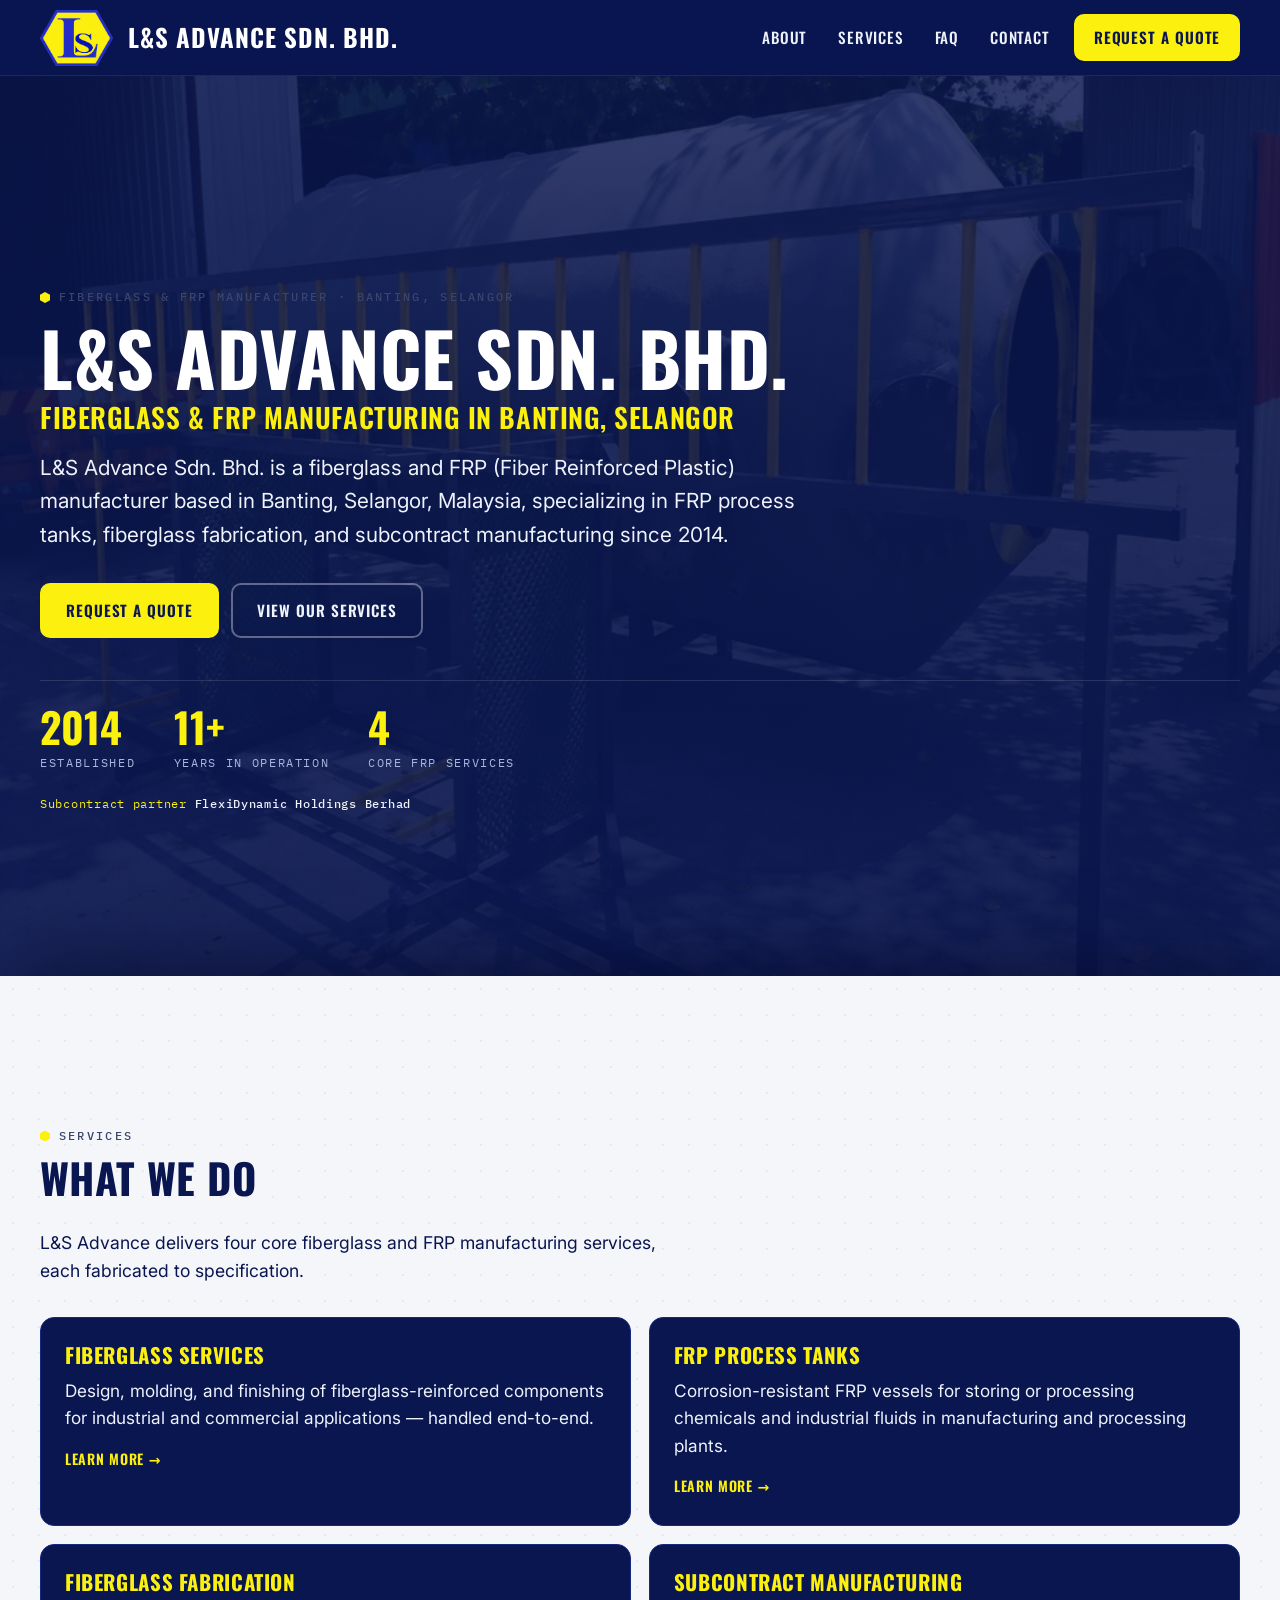
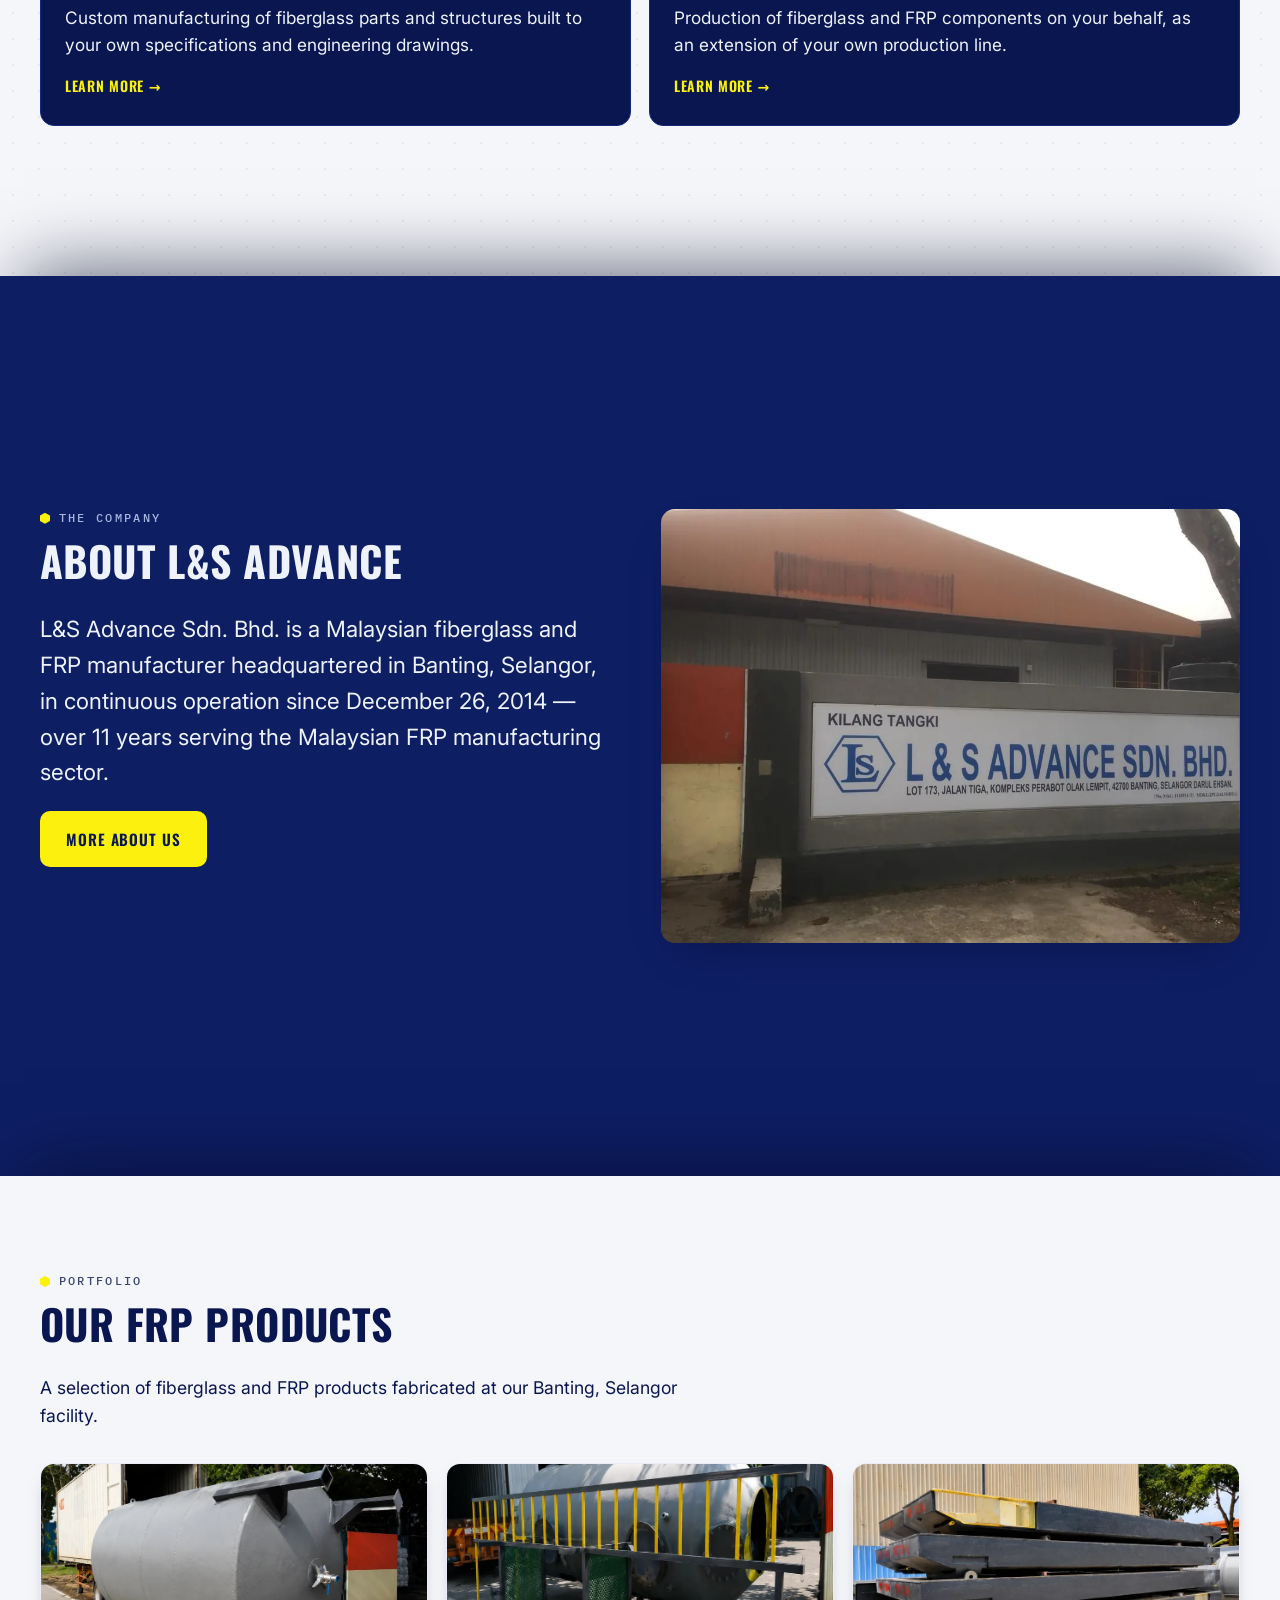
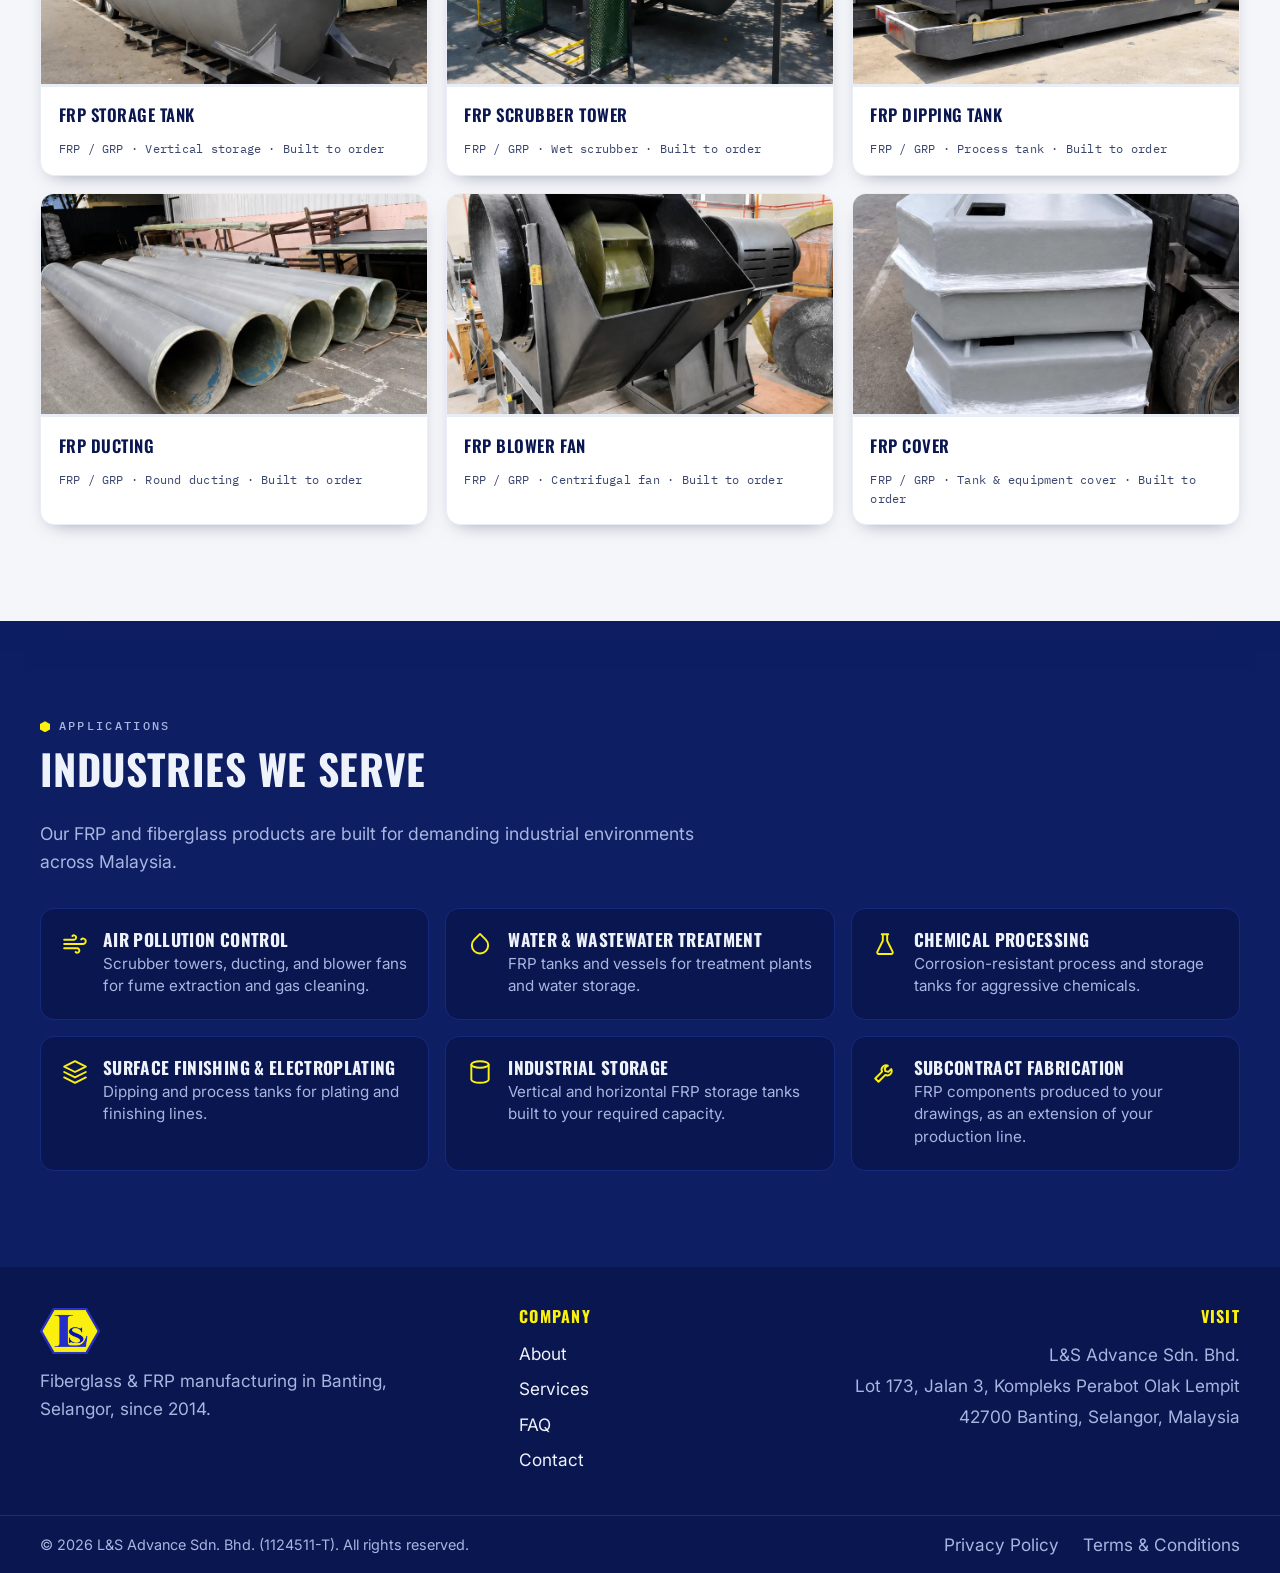
==== commit 2664b41a: "Remove inner-page CTAs, fill About image, texture What We Do, tidy footer - Remove the redundant inl" ====
--- a/index.html
+++ b/index.html
@@ -159,12 +159,11 @@
           <li><span class="stat-num">4</span><span class="stat-label">Core FRP services</span></li>
         </ul>
         <p class="hero-trust"><span class="tlabel">Subcontract partner</span> <strong>FlexiDynamic Holdings Berhad</strong></p>
-        <p class="hero-trust hero-trust--tight">Registered manufacturer<span class="sep">·</span>SSM 1124511-T<span class="sep">·</span>Banting, Selangor</p>
       </div>
     </section>
 
     <!-- ========================= WHAT WE DO ========================= -->
-    <section class="band band-light section stack-section" aria-labelledby="do-title">
+    <section class="band band-light band-grid section stack-section" aria-labelledby="do-title">
       <span class="stack-dim" aria-hidden="true"></span>
       <div class="wrap stack-inner">
         <div class="section-head">
@@ -202,14 +201,16 @@
     <section class="band band-dark section stack-section" aria-labelledby="about-teaser-title">
       <span class="stack-dim" aria-hidden="true"></span>
       <div class="wrap stack-inner">
-        <div class="section-head">
-          <p class="kicker"><span class="kicker-hex" aria-hidden="true"></span>The Company</p>
-          <h2 id="about-teaser-title">About L&amp;S Advance</h2>
-        </div>
-        <div class="about-layout">
-          <div class="about-teaser">
-            <p class="lead">L&amp;S Advance Sdn. Bhd. is a Malaysian fiberglass and FRP manufacturer headquartered in Banting, Selangor, in continuous operation since December 26, 2014 — over 11 years serving the Malaysian FRP manufacturing sector.</p>
-            <a class="btn btn-cta" href="/about/">More About Us</a>
+        <div class="about-layout about-layout--home">
+          <div class="about-col">
+            <div class="section-head">
+              <p class="kicker"><span class="kicker-hex" aria-hidden="true"></span>The Company</p>
+              <h2 id="about-teaser-title">About L&amp;S Advance</h2>
+            </div>
+            <div class="about-teaser">
+              <p class="lead">L&amp;S Advance Sdn. Bhd. is a Malaysian fiberglass and FRP manufacturer headquartered in Banting, Selangor, in continuous operation since December 26, 2014 — over 11 years serving the Malaysian FRP manufacturing sector.</p>
+              <a class="btn btn-cta" href="/about/">More About Us</a>
+            </div>
           </div>
           <figure class="about-figure">
             <picture>
--- a/Assets/css/styles.css
+++ b/Assets/css/styles.css
@@ -280,6 +280,11 @@
 .band-light { background: var(--light); color: var(--ink); }
 .band-dark  { background: var(--navy-800); color: var(--paper); }
 .band-accent{ background: var(--blue); color: var(--white); }
+/* Subtle blueprint dot texture so a light band doesn't read as plain white */
+.band-grid {
+  background-image: radial-gradient(circle, rgba(10, 22, 80, .06) 1.3px, transparent 1.4px);
+  background-size: 26px 26px;
+}
 
 .section-head { margin-bottom: 1.8rem; }
 .section-head h2 {
@@ -436,7 +441,7 @@
   display: grid; grid-template-columns: 1fr; gap: 1.6rem;
   padding-block: clamp(1.6rem, 3.5vw, 2.6rem);
 }
-.footer-brand .brand-logo { height: 60px; margin-bottom: .8rem; }
+.footer-brand .brand-logo { height: 46px; margin-bottom: .8rem; }
 .footer-tagline { color: var(--muted); max-width: 34ch; margin: 0; }
 .footer-col h4 {
   font-family: var(--ff-display); text-transform: uppercase; letter-spacing: .08em;
@@ -457,7 +462,9 @@
 @media (min-width: 760px) {
   .services-grid { grid-template-columns: 1fr 1fr; }
   .contact-grid { grid-template-columns: .85fr 1.15fr; align-items: start; }
-  .footer-grid { grid-template-columns: 1.4fr 1fr 1.4fr; }
+  .footer-grid { grid-template-columns: 1.5fr 1fr 1.3fr; }
+  /* Right-align the Visit column so it lines up with the Privacy/Terms row */
+  .footer-grid .footer-col:last-child { text-align: right; }
 }
 
 /* Mobile nav */
@@ -701,6 +708,18 @@
   .about-figure { position: sticky; top: 96px; }
 }
 
+/* Homepage About card: title sits in the text column, image fills the full
+   height alongside it (top-aligned with the heading, larger). */
+@media (min-width: 820px) {
+  .about-layout--home { align-items: stretch; grid-template-columns: 1fr 1fr; }
+  .about-layout--home .about-figure { height: 100%; }
+  .about-layout--home .about-figure picture { display: block; height: 100%; }
+  .about-layout--home .about-figure img {
+    height: 100%; width: 100%; min-height: 340px;
+    object-fit: cover; object-position: center;
+  }
+}
+
 /* =========================== Legal pages ====================== */
 .legal { max-width: 80ch; }
 .legal .updated { color: var(--ink-soft); font-style: italic; margin: 0 0 1.6rem; }
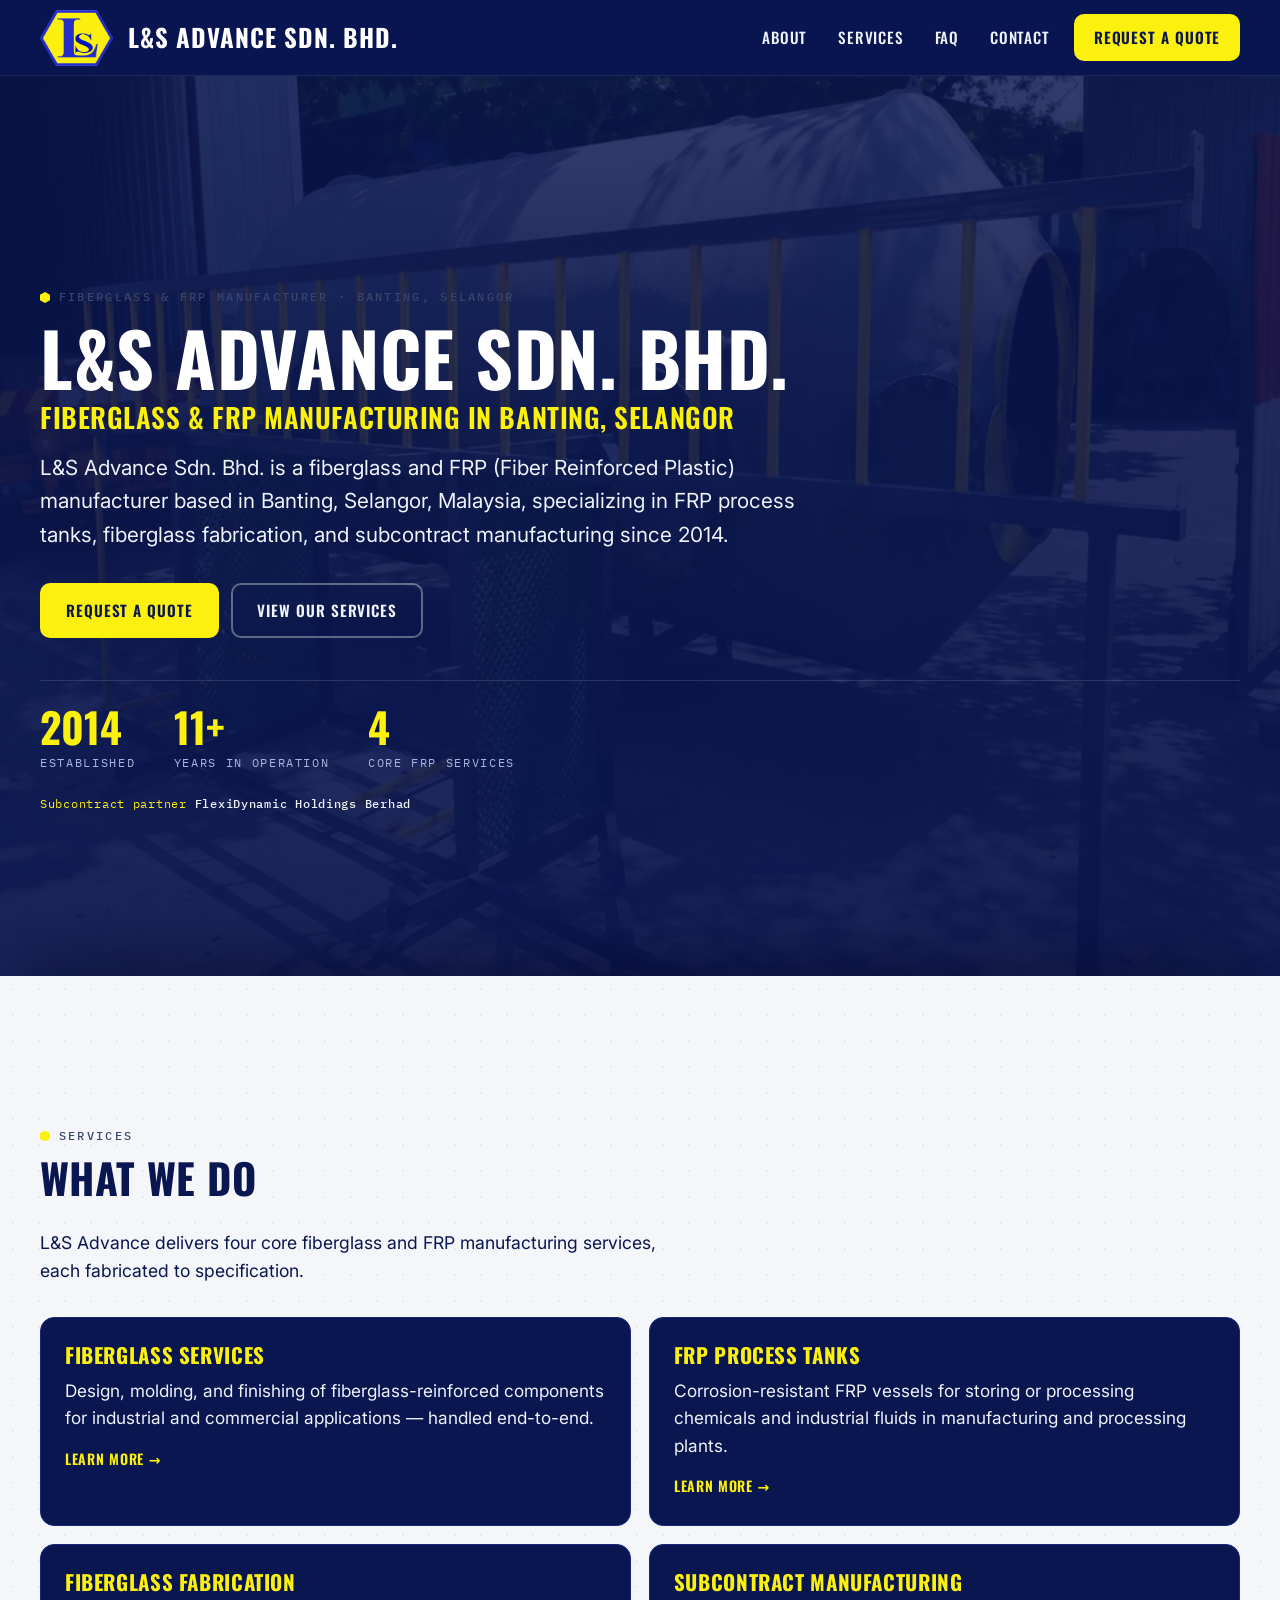
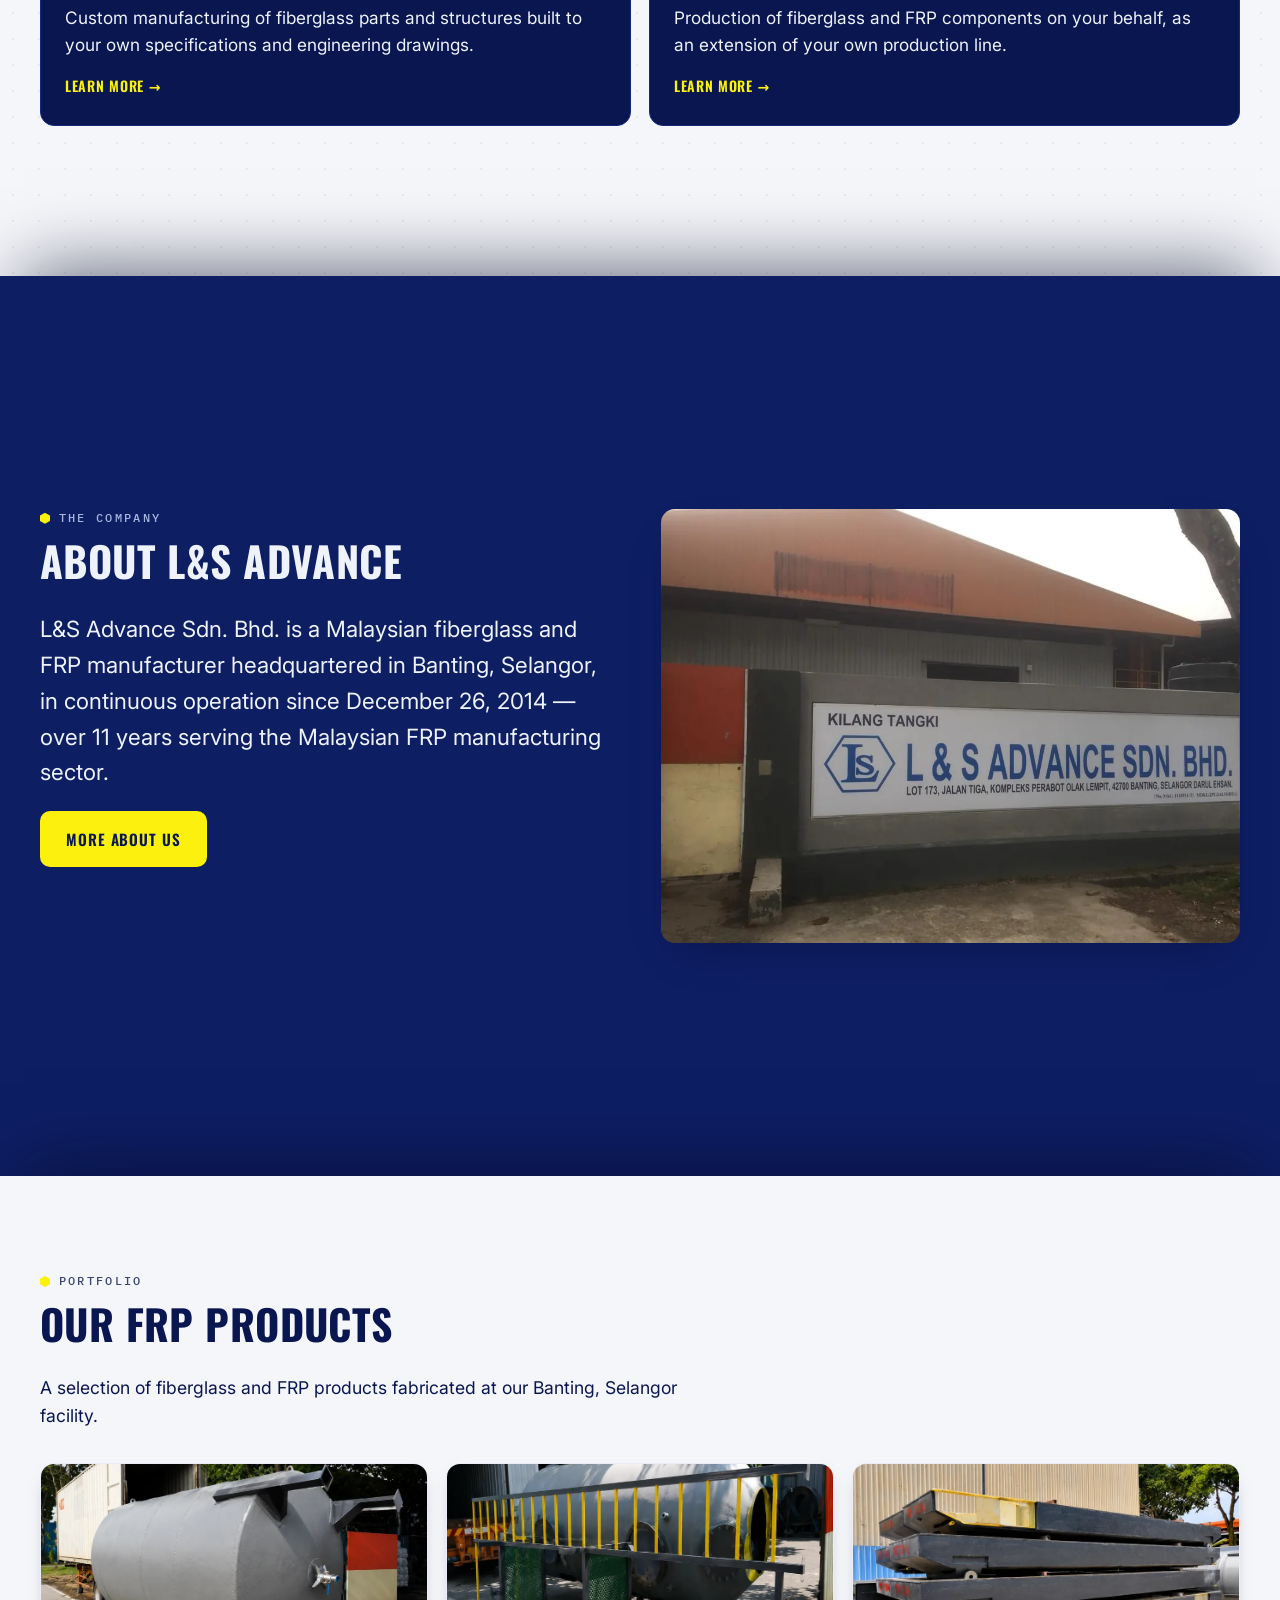
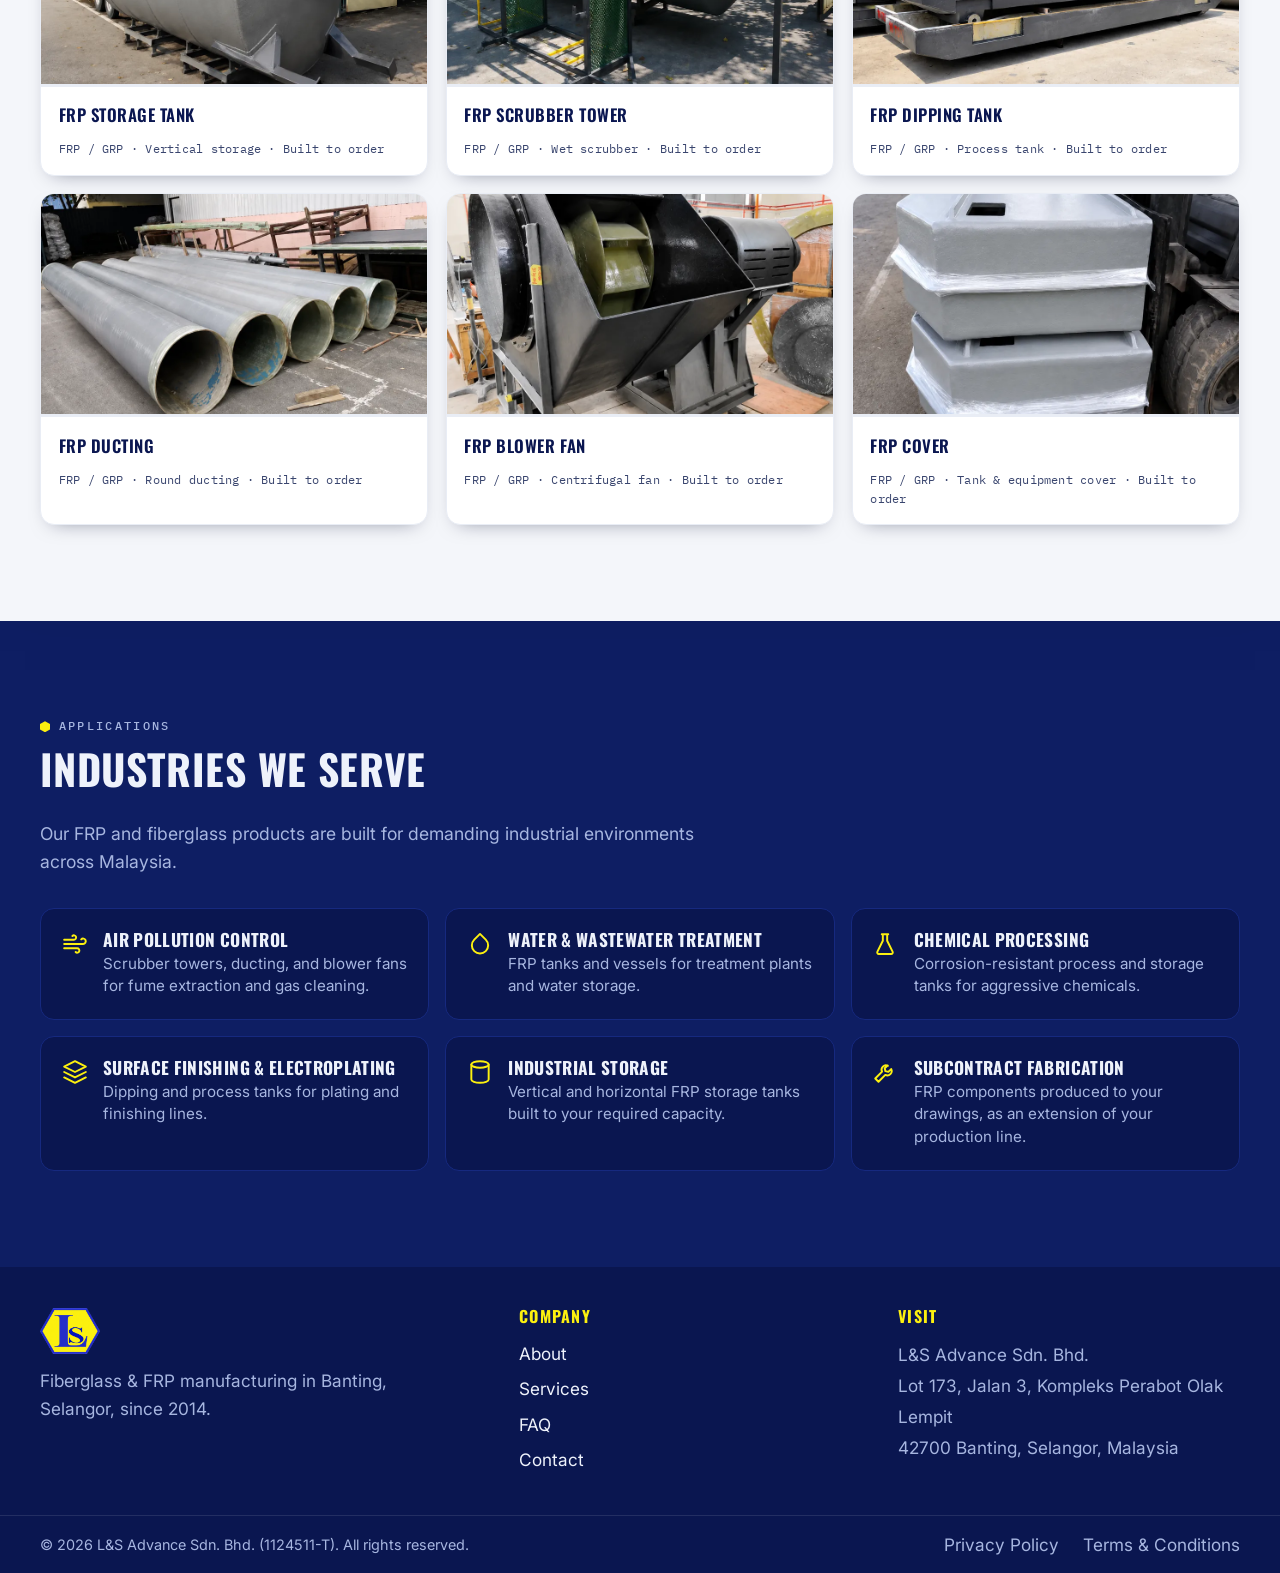
==== commit 106f7901: "Add enquiry@ email to JSON-LD (email + contactPoint); remove placeholder phone - Add "email" + a Con" ====
--- a/index.html
+++ b/index.html
@@ -45,6 +45,13 @@
     "url": "https://lsadvance.com.my/",
     "logo": "https://lsadvance.com.my/Assets/LS-Logo-transparent.png",
     "foundingDate": "2014-12-26",
+    "email": "enquiry@lsadvance.com.my",
+    "contactPoint": {
+      "@type": "ContactPoint",
+      "email": "enquiry@lsadvance.com.my",
+      "contactType": "customer service",
+      "areaServed": "MY"
+    },
     "address": {
       "@type": "PostalAddress",
       "streetAddress": "Lot 173, Jalan 3, Kompleks Perabot Olak Lempit",
@@ -67,6 +74,13 @@
     "image": "https://lsadvance.com.my/Assets/LS-Logo-transparent.png",
     "description": "Fiberglass and FRP (Fiber Reinforced Plastic) manufacturer in Banting, Selangor, Malaysia, specializing in FRP process tanks, fiberglass fabrication, and subcontract manufacturing since 2014.",
     "foundingDate": "2014-12-26",
+    "email": "enquiry@lsadvance.com.my",
+    "contactPoint": {
+      "@type": "ContactPoint",
+      "email": "enquiry@lsadvance.com.my",
+      "contactType": "customer service",
+      "areaServed": "MY"
+    },
     "address": {
       "@type": "PostalAddress",
       "streetAddress": "Lot 173, Jalan 3, Kompleks Perabot Olak Lempit",
--- a/Assets/css/styles.css
+++ b/Assets/css/styles.css
@@ -463,8 +463,8 @@
   .services-grid { grid-template-columns: 1fr 1fr; }
   .contact-grid { grid-template-columns: .85fr 1.15fr; align-items: start; }
   .footer-grid { grid-template-columns: 1.5fr 1fr 1.3fr; }
-  /* Right-align the Visit column so it lines up with the Privacy/Terms row */
-  .footer-grid .footer-col:last-child { text-align: right; }
+  /* Push the Visit column to the right (padding); text stays left-aligned */
+  .footer-grid .footer-col:last-child { padding-left: clamp(1.5rem, 4vw, 3.5rem); }
 }
 
 /* Mobile nav */
@@ -716,7 +716,7 @@
   .about-layout--home .about-figure picture { display: block; height: 100%; }
   .about-layout--home .about-figure img {
     height: 100%; width: 100%; min-height: 340px;
-    object-fit: cover; object-position: center;
+    object-fit: fill;   /* stretch to fill the column (no crop) */
   }
 }
 
